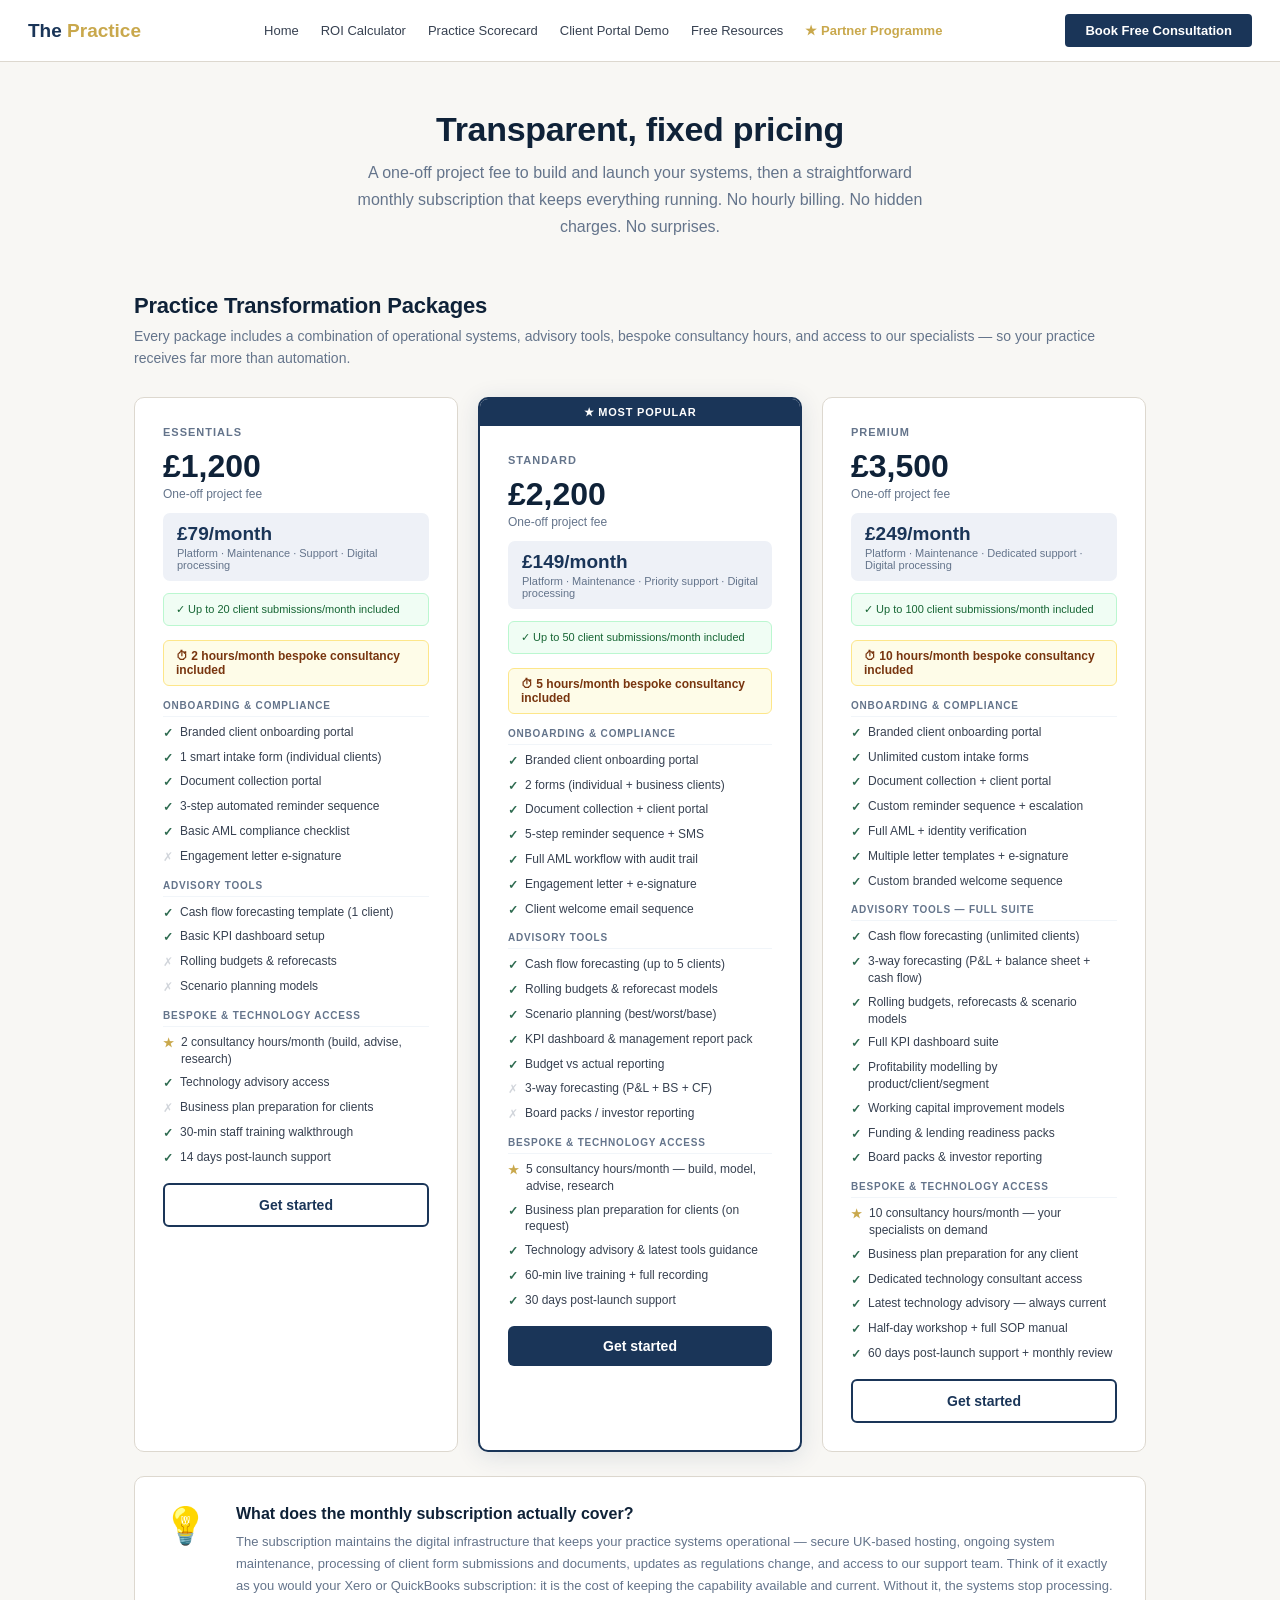
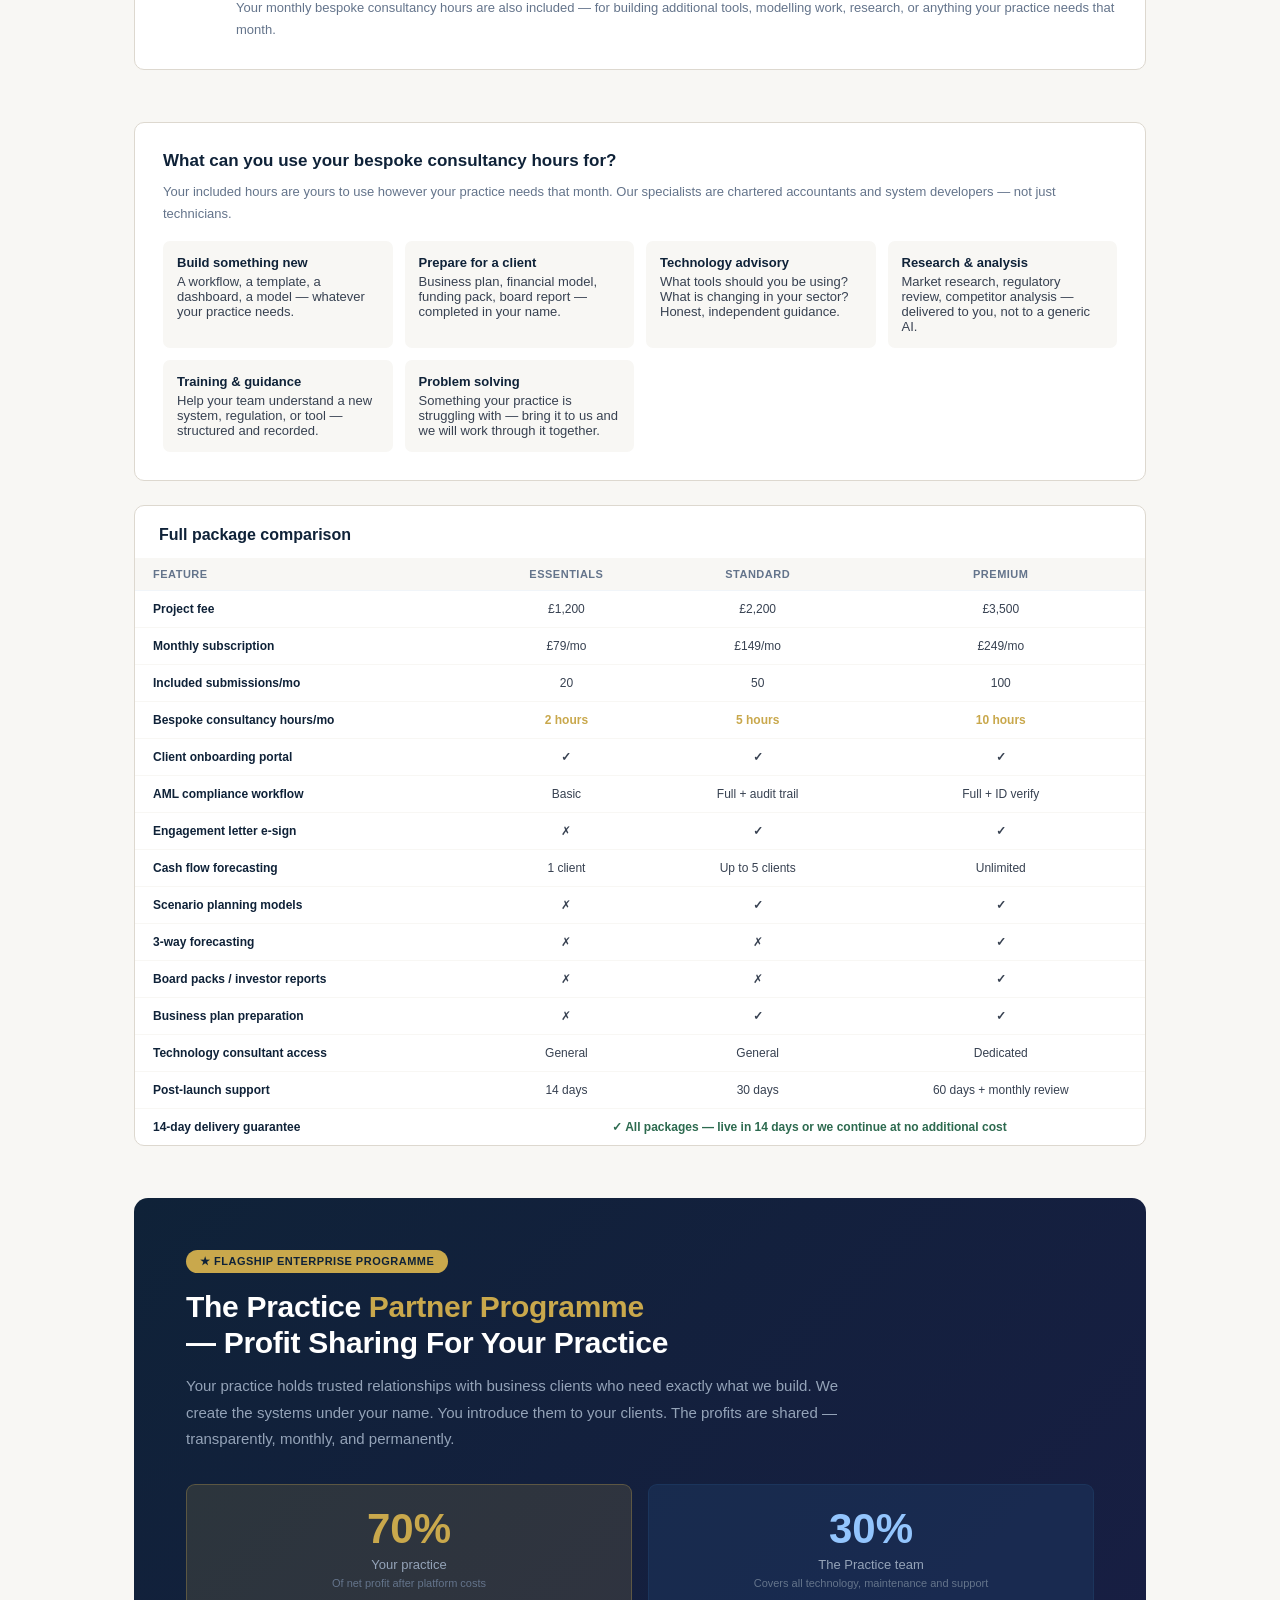
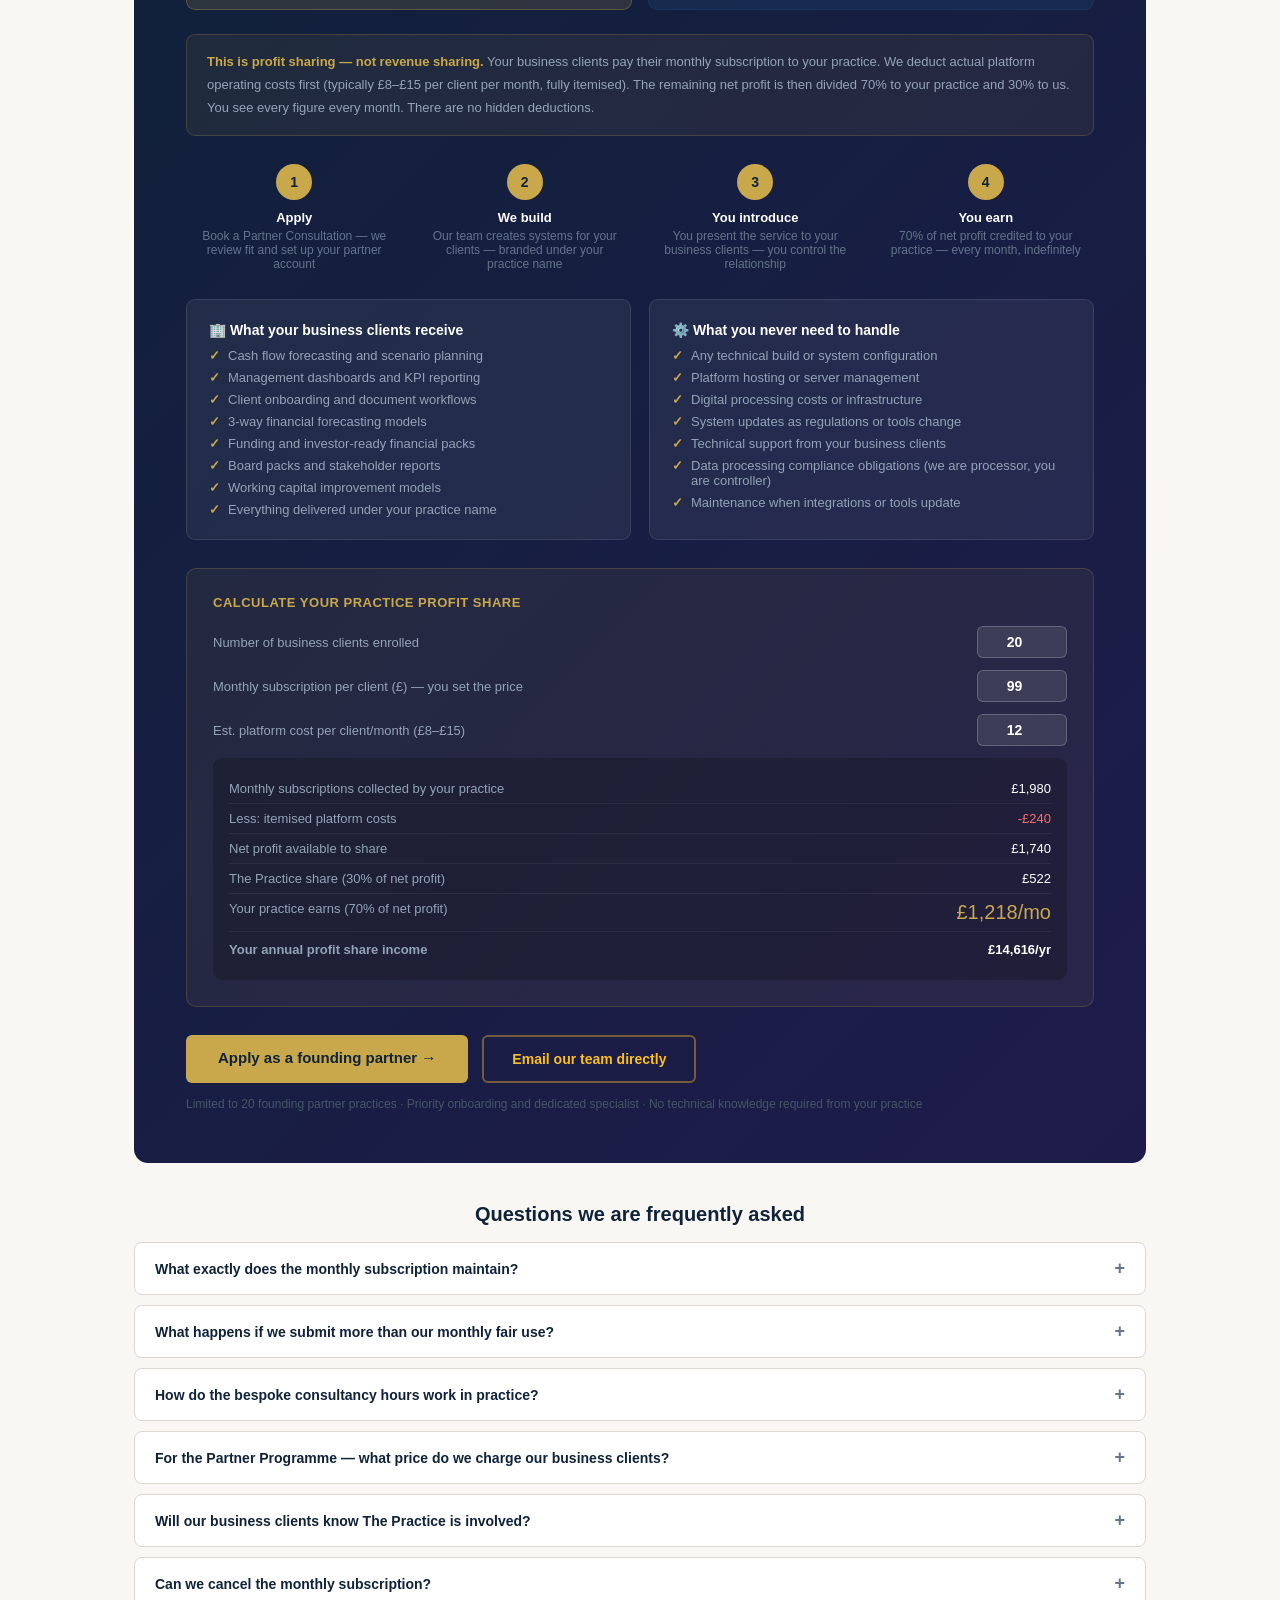
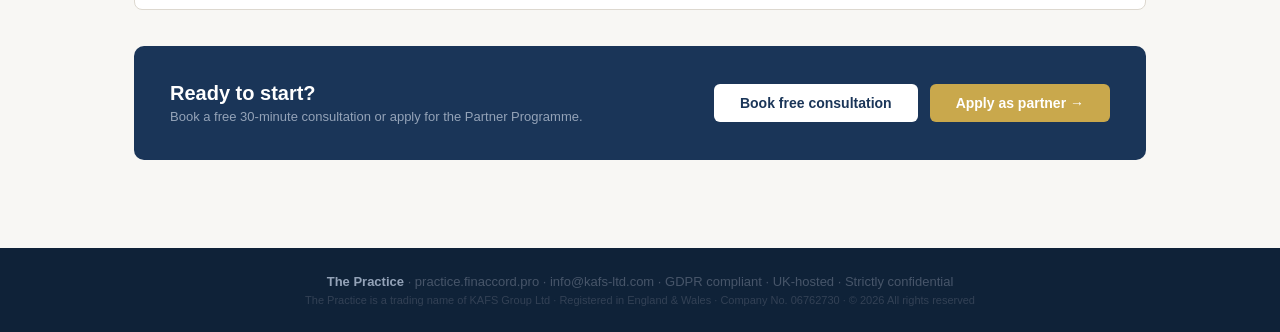
==== pricing.html @ 3c231272 "The Practice FirmReady Phase 2 complete" ====
<!DOCTYPE html>
<html lang="en">
<head>
<meta charset="UTF-8">
<meta name="viewport" content="width=device-width,initial-scale=1.0">
<title>Pricing & Partner Programme | The Practice</title>
<style>
*{box-sizing:border-box;margin:0;padding:0}
body{font-family:'Segoe UI',Georgia,sans-serif;background:#f8f7f4;color:#1a1a2e;min-height:100vh}
:root{--navy:#1a3558;--navy-dark:#0f2238;--gold:#c9a84c;--gold-dark:#a07830;--cream:#f8f7f4;--border:#ddd8cf;--muted:#64748b}
a{text-decoration:none;color:inherit}
nav{border-bottom:1px solid var(--border);padding:14px 28px;background:#fff;position:sticky;top:0;z-index:100;display:flex;align-items:center;justify-content:space-between}
.logo{font-size:19px;font-weight:800;color:var(--navy)}.logo span{color:var(--gold)}
.nav-links{display:flex;gap:22px;font-size:13px}
.nav-links a{color:#374151}.nav-links a:hover{color:var(--navy)}
.nav-links a.partner{color:var(--gold);font-weight:600}
.nav-cta{font-size:13px;font-weight:700;background:var(--navy);color:#fff;padding:9px 20px;border-radius:4px}
.wrap{max-width:1060px;margin:0 auto;padding:48px 24px}
.page-header{text-align:center;margin-bottom:52px}
.page-header h1{font-size:34px;font-weight:800;color:var(--navy-dark);margin-bottom:10px;letter-spacing:-.3px}
.page-header p{font-size:16px;color:var(--muted);max-width:580px;margin:0 auto;line-height:1.7}
.section-hd{font-size:22px;font-weight:800;color:var(--navy-dark);margin-bottom:6px;letter-spacing:-.2px}
.section-sub{font-size:14px;color:var(--muted);margin-bottom:28px;line-height:1.6}
/* PACKAGE CARDS */
.pkg-grid{display:grid;grid-template-columns:repeat(3,1fr);gap:20px;margin-bottom:24px}
.pkg{background:#fff;border:1px solid var(--border);border-radius:10px;overflow:hidden;position:relative}
.pkg.featured{border:2px solid var(--navy);box-shadow:0 4px 24px rgba(26,53,88,.12)}
.pkg-banner{background:var(--navy);color:#fff;text-align:center;font-size:11px;font-weight:700;padding:7px;letter-spacing:.8px;text-transform:uppercase}
.pkg-body{padding:28px}
.pkg-tier{font-size:11px;font-weight:700;text-transform:uppercase;letter-spacing:1px;color:var(--muted);margin-bottom:10px}
.pkg-build{font-size:32px;font-weight:800;color:var(--navy-dark);margin-bottom:2px}
.pkg-build-lbl{font-size:12px;color:var(--muted);margin-bottom:12px}
.pkg-monthly{background:#eef1f7;border-radius:7px;padding:10px 14px;margin-bottom:12px}
.pkg-monthly-price{font-size:19px;font-weight:800;color:var(--navy)}
.pkg-monthly-lbl{font-size:11px;color:var(--muted);margin-top:2px}
.fair-use{background:#f0fdf4;border:1px solid #bbf7d0;border-radius:6px;padding:7px 12px;font-size:11px;color:#166534;margin-bottom:14px;line-height:1.5}
.bespoke-hours{background:#fefce8;border:1px solid #fde68a;border-radius:6px;padding:8px 12px;font-size:12px;color:#78350f;margin-bottom:14px;font-weight:600;display:flex;align-items:center;gap:6px}
.divider{height:1px;background:#f1f5f9;margin:14px 0}
/* Feature groups */
.feat-group{margin-bottom:14px}
.feat-group-title{font-size:10px;font-weight:700;text-transform:uppercase;letter-spacing:.8px;color:var(--muted);margin-bottom:7px;padding-bottom:5px;border-bottom:1px solid #f1f5f9}
.feats{list-style:none;display:flex;flex-direction:column;gap:7px}
.feats li{font-size:12px;color:#374151;display:flex;align-items:flex-start;gap:7px;line-height:1.4}
.feats li .y{color:#2d6a4f;font-weight:700;flex-shrink:0;margin-top:1px}
.feats li .n{color:#d1d5db;flex-shrink:0;margin-top:1px}
.feats li .p{color:var(--gold);font-weight:700;flex-shrink:0;margin-top:1px}
.pkg-btn{display:block;text-align:center;padding:12px;border-radius:6px;font-size:14px;font-weight:700;cursor:pointer;border:none;transition:all .2s;width:100%;margin-top:16px}
.pkg-btn-primary{background:var(--navy);color:#fff}.pkg-btn-primary:hover{background:var(--navy-dark)}
.pkg-btn-outline{background:#fff;color:var(--navy);border:2px solid var(--navy)}.pkg-btn-outline:hover{background:var(--cream)}
/* Subscription explainer */
.sub-explainer{background:#fff;border:1px solid var(--border);border-radius:10px;padding:28px;margin-bottom:52px;display:flex;gap:28px;align-items:flex-start}
.sub-explainer .icon{font-size:36px;flex-shrink:0}
.sub-explainer h3{font-size:16px;font-weight:700;color:var(--navy-dark);margin-bottom:8px}
.sub-explainer p{font-size:13px;color:var(--muted);line-height:1.7}
/* Compare table */
.compare{background:#fff;border:1px solid var(--border);border-radius:10px;overflow:hidden;margin-bottom:52px}
.compare-title{font-size:16px;font-weight:700;color:var(--navy-dark);padding:20px 24px 0}
.compare table{width:100%;border-collapse:collapse;margin-top:14px}
.compare th{padding:10px 18px;font-size:11px;font-weight:700;color:var(--muted);text-transform:uppercase;letter-spacing:.5px;border-bottom:1px solid #f1f5f9;background:#f8f7f4;text-align:center}
.compare th:first-child{text-align:left}
.compare td{padding:11px 18px;font-size:12px;border-bottom:1px solid #f8f7f4;color:#374151;text-align:center}
.compare td:first-child{font-weight:600;color:var(--navy-dark);text-align:left}
.compare tr:last-child td{border-bottom:none}
.compare tr:hover td{background:#fafaf9}
.yes{color:#2d6a4f;font-weight:700}.no{color:#d1d5db}
/* PARTNERSHIP */
.partnership{background:linear-gradient(135deg,var(--navy-dark) 0%,#1e1b4b 100%);border-radius:14px;padding:52px;margin-bottom:40px;color:#fff}
.partner-badge{display:inline-block;background:var(--gold);color:var(--navy-dark);font-size:11px;font-weight:800;padding:5px 14px;border-radius:20px;margin-bottom:16px;letter-spacing:.5px;text-transform:uppercase}
.partnership h2{font-size:30px;font-weight:800;margin-bottom:12px;line-height:1.2;letter-spacing:-.3px}
.partnership h2 span{color:var(--gold)}
.partnership .lead{font-size:15px;color:#94a3b8;max-width:680px;margin-bottom:32px;line-height:1.75}
.split-visual{display:flex;gap:16px;margin-bottom:24px}
.split-box{flex:1;text-align:center;padding:20px;border-radius:9px}
.split-box.gold{background:rgba(201,168,76,.15);border:1px solid rgba(201,168,76,.3)}
.split-box.blue{background:rgba(30,61,102,.4);border:1px solid rgba(30,61,102,.6)}
.split-pct{font-size:42px;font-weight:800;display:block}
.split-box.gold .split-pct{color:var(--gold)}
.split-box.blue .split-pct{color:#93c5fd}
.split-who{font-size:13px;color:#94a3b8;margin-top:4px}
.split-desc{font-size:11px;color:#64748b;margin-top:5px}
.profit-explain{background:rgba(201,168,76,.08);border:1px solid rgba(201,168,76,.2);border-radius:9px;padding:16px 20px;margin-bottom:28px;font-size:13px;color:#94a3b8;line-height:1.75}
.profit-explain strong{color:var(--gold)}
.partner-grid{display:grid;grid-template-columns:1fr 1fr;gap:18px;margin-bottom:28px}
.partner-box{background:rgba(255,255,255,.06);border:1px solid rgba(255,255,255,.1);border-radius:9px;padding:22px}
.partner-box h3{font-size:14px;font-weight:700;color:#fff;margin-bottom:10px}
.partner-box ul{list-style:none;display:flex;flex-direction:column;gap:7px}
.partner-box ul li{font-size:13px;color:#94a3b8;display:flex;gap:8px;align-items:flex-start}
.partner-box ul li::before{content:"✓";color:var(--gold);font-weight:700;flex-shrink:0}
/* Calculator */
.calc-wrap{background:rgba(201,168,76,.08);border:1px solid rgba(201,168,76,.2);border-radius:10px;padding:26px;margin-bottom:28px}
.calc-title{font-size:13px;font-weight:700;color:var(--gold);text-transform:uppercase;letter-spacing:.5px;margin-bottom:16px}
.calc-row{display:flex;align-items:center;gap:14px;margin-bottom:12px;flex-wrap:wrap}
.calc-label{font-size:13px;color:#94a3b8;flex:1;min-width:200px}
.calc-input{background:rgba(255,255,255,.1);border:1px solid rgba(255,255,255,.2);border-radius:6px;padding:7px 12px;color:#fff;font-size:14px;font-weight:700;width:90px;text-align:center;font-family:inherit}
.calc-results{background:rgba(0,0,0,.2);border-radius:9px;padding:16px}
.cr-row{display:flex;justify-content:space-between;font-size:13px;padding:7px 0;border-bottom:1px solid rgba(255,255,255,.06)}
.cr-row:last-child{border-bottom:none;font-weight:700;padding-top:10px}
.cr-row span:first-child{color:#94a3b8}
.cr-row span:last-child{color:#fff}
.cr-row.highlight span:last-child{color:var(--gold);font-size:20px}
/* Partner steps */
.partner-steps{display:grid;grid-template-columns:repeat(4,1fr);gap:14px;margin-bottom:28px}
.ps{text-align:center;padding:0 8px}
.ps-num{width:36px;height:36px;border-radius:50%;background:var(--gold);color:var(--navy-dark);font-size:14px;font-weight:800;display:flex;align-items:center;justify-content:center;margin:0 auto 10px}
.ps h4{font-size:13px;font-weight:700;color:#fff;margin-bottom:4px}
.ps p{font-size:12px;color:#64748b}
/* FAQ */
.faq-item{background:#fff;border:1px solid var(--border);border-radius:8px;margin-bottom:10px;overflow:hidden}
.faq-q{padding:15px 20px;font-size:14px;font-weight:700;color:var(--navy-dark);cursor:pointer;display:flex;justify-content:space-between;align-items:center}
.faq-q:hover{background:#f8f7f4}
.faq-icon{font-size:18px;color:var(--muted);transition:transform .2s}
.faq-a{padding:0 20px;font-size:13px;color:var(--muted);line-height:1.7;max-height:0;overflow:hidden;transition:all .3s}
.faq-item.open .faq-a{padding:0 20px 16px;max-height:300px}
.faq-item.open .faq-icon{transform:rotate(45deg)}
/* CTA */
.cta-bar{background:var(--navy);border-radius:10px;padding:36px;display:flex;align-items:center;justify-content:space-between;gap:20px;flex-wrap:wrap}
.cta-bar h2{font-size:20px;font-weight:800;color:#fff;margin-bottom:4px}
.cta-bar p{font-size:13px;color:#94a3b8}
.btn-gold{background:var(--gold);color:#fff;font-weight:700;padding:11px 26px;border-radius:6px;font-size:14px;border:none;cursor:pointer}
.btn-white{background:#fff;color:var(--navy);font-weight:700;padding:11px 26px;border-radius:6px;font-size:14px;border:none;cursor:pointer}
footer{background:var(--navy-dark);padding:26px 24px;text-align:center;margin-top:40px}
footer p{font-size:13px;color:#475569}
footer strong{color:#94a3b8}
@media(max-width:760px){
  .pkg-grid,.partner-grid,.partner-steps{grid-template-columns:1fr}
  .split-visual{flex-direction:column}
  .partnership{padding:28px}
  .cta-bar{flex-direction:column;text-align:center}
  .nav-links{display:none}
}
</style>
</head>
<body>

<nav>
  <a href="index.html" class="logo">The <span>Practice</span></a>
  <div class="nav-links">
    <a href="index.html">Home</a>
    <a href="roi.html">ROI Calculator</a>
    <a href="scorecard.html">Practice Scorecard</a>
    <a href="portal.html">Client Portal Demo</a>
    <a href="resources.html">Free Resources</a>
    <a href="#partnership" class="partner">★ Partner Programme</a>
  </div>
  <a href="booking.html" class="nav-cta">Book Free Consultation</a>
</nav>

<div class="wrap">
  <div class="page-header">
    <h1>Transparent, fixed pricing</h1>
    <p>A one-off project fee to build and launch your systems, then a straightforward monthly subscription that keeps everything running. No hourly billing. No hidden charges. No surprises.</p>
  </div>

  <div class="section-hd">Practice Transformation Packages</div>
  <div class="section-sub">Every package includes a combination of operational systems, advisory tools, bespoke consultancy hours, and access to our specialists — so your practice receives far more than automation.</div>

  <div class="pkg-grid">

    <!-- ESSENTIALS -->
    <div class="pkg">
      <div class="pkg-body">
        <div class="pkg-tier">Essentials</div>
        <div class="pkg-build">£1,200</div>
        <div class="pkg-build-lbl">One-off project fee</div>
        <div class="pkg-monthly"><div class="pkg-monthly-price">£79/month</div><div class="pkg-monthly-lbl">Platform · Maintenance · Support · Digital processing</div></div>
        <div class="fair-use">✓ Up to 20 client submissions/month included</div>
        <div class="bespoke-hours">⏱ 2 hours/month bespoke consultancy included</div>

        <div class="feat-group">
          <div class="feat-group-title">Onboarding &amp; Compliance</div>
          <ul class="feats">
            <li><span class="y">✓</span> Branded client onboarding portal</li>
            <li><span class="y">✓</span> 1 smart intake form (individual clients)</li>
            <li><span class="y">✓</span> Document collection portal</li>
            <li><span class="y">✓</span> 3-step automated reminder sequence</li>
            <li><span class="y">✓</span> Basic AML compliance checklist</li>
            <li><span class="n">✗</span> Engagement letter e-signature</li>
          </ul>
        </div>
        <div class="feat-group">
          <div class="feat-group-title">Advisory Tools</div>
          <ul class="feats">
            <li><span class="y">✓</span> Cash flow forecasting template (1 client)</li>
            <li><span class="y">✓</span> Basic KPI dashboard setup</li>
            <li><span class="n">✗</span> Rolling budgets &amp; reforecasts</li>
            <li><span class="n">✗</span> Scenario planning models</li>
          </ul>
        </div>
        <div class="feat-group">
          <div class="feat-group-title">Bespoke &amp; Technology Access</div>
          <ul class="feats">
            <li><span class="p">★</span> 2 consultancy hours/month (build, advise, research)</li>
            <li><span class="y">✓</span> Technology advisory access</li>
            <li><span class="n">✗</span> Business plan preparation for clients</li>
            <li><span class="y">✓</span> 30-min staff training walkthrough</li>
            <li><span class="y">✓</span> 14 days post-launch support</li>
          </ul>
        </div>
        <a href="booking.html" class="pkg-btn pkg-btn-outline">Get started</a>
      </div>
    </div>

    <!-- STANDARD -->
    <div class="pkg featured">
      <div class="pkg-banner">★ Most popular</div>
      <div class="pkg-body">
        <div class="pkg-tier">Standard</div>
        <div class="pkg-build">£2,200</div>
        <div class="pkg-build-lbl">One-off project fee</div>
        <div class="pkg-monthly"><div class="pkg-monthly-price">£149/month</div><div class="pkg-monthly-lbl">Platform · Maintenance · Priority support · Digital processing</div></div>
        <div class="fair-use">✓ Up to 50 client submissions/month included</div>
        <div class="bespoke-hours">⏱ 5 hours/month bespoke consultancy included</div>

        <div class="feat-group">
          <div class="feat-group-title">Onboarding &amp; Compliance</div>
          <ul class="feats">
            <li><span class="y">✓</span> Branded client onboarding portal</li>
            <li><span class="y">✓</span> 2 forms (individual + business clients)</li>
            <li><span class="y">✓</span> Document collection + client portal</li>
            <li><span class="y">✓</span> 5-step reminder sequence + SMS</li>
            <li><span class="y">✓</span> Full AML workflow with audit trail</li>
            <li><span class="y">✓</span> Engagement letter + e-signature</li>
            <li><span class="y">✓</span> Client welcome email sequence</li>
          </ul>
        </div>
        <div class="feat-group">
          <div class="feat-group-title">Advisory Tools</div>
          <ul class="feats">
            <li><span class="y">✓</span> Cash flow forecasting (up to 5 clients)</li>
            <li><span class="y">✓</span> Rolling budgets &amp; reforecast models</li>
            <li><span class="y">✓</span> Scenario planning (best/worst/base)</li>
            <li><span class="y">✓</span> KPI dashboard &amp; management report pack</li>
            <li><span class="y">✓</span> Budget vs actual reporting</li>
            <li><span class="n">✗</span> 3-way forecasting (P&amp;L + BS + CF)</li>
            <li><span class="n">✗</span> Board packs / investor reporting</li>
          </ul>
        </div>
        <div class="feat-group">
          <div class="feat-group-title">Bespoke &amp; Technology Access</div>
          <ul class="feats">
            <li><span class="p">★</span> 5 consultancy hours/month — build, model, advise, research</li>
            <li><span class="y">✓</span> Business plan preparation for clients (on request)</li>
            <li><span class="y">✓</span> Technology advisory &amp; latest tools guidance</li>
            <li><span class="y">✓</span> 60-min live training + full recording</li>
            <li><span class="y">✓</span> 30 days post-launch support</li>
          </ul>
        </div>
        <a href="booking.html" class="pkg-btn pkg-btn-primary">Get started</a>
      </div>
    </div>

    <!-- PREMIUM -->
    <div class="pkg">
      <div class="pkg-body">
        <div class="pkg-tier">Premium</div>
        <div class="pkg-build">£3,500</div>
        <div class="pkg-build-lbl">One-off project fee</div>
        <div class="pkg-monthly"><div class="pkg-monthly-price">£249/month</div><div class="pkg-monthly-lbl">Platform · Maintenance · Dedicated support · Digital processing</div></div>
        <div class="fair-use">✓ Up to 100 client submissions/month included</div>
        <div class="bespoke-hours">⏱ 10 hours/month bespoke consultancy included</div>

        <div class="feat-group">
          <div class="feat-group-title">Onboarding &amp; Compliance</div>
          <ul class="feats">
            <li><span class="y">✓</span> Branded client onboarding portal</li>
            <li><span class="y">✓</span> Unlimited custom intake forms</li>
            <li><span class="y">✓</span> Document collection + client portal</li>
            <li><span class="y">✓</span> Custom reminder sequence + escalation</li>
            <li><span class="y">✓</span> Full AML + identity verification</li>
            <li><span class="y">✓</span> Multiple letter templates + e-signature</li>
            <li><span class="y">✓</span> Custom branded welcome sequence</li>
          </ul>
        </div>
        <div class="feat-group">
          <div class="feat-group-title">Advisory Tools — Full Suite</div>
          <ul class="feats">
            <li><span class="y">✓</span> Cash flow forecasting (unlimited clients)</li>
            <li><span class="y">✓</span> 3-way forecasting (P&amp;L + balance sheet + cash flow)</li>
            <li><span class="y">✓</span> Rolling budgets, reforecasts &amp; scenario models</li>
            <li><span class="y">✓</span> Full KPI dashboard suite</li>
            <li><span class="y">✓</span> Profitability modelling by product/client/segment</li>
            <li><span class="y">✓</span> Working capital improvement models</li>
            <li><span class="y">✓</span> Funding &amp; lending readiness packs</li>
            <li><span class="y">✓</span> Board packs &amp; investor reporting</li>
          </ul>
        </div>
        <div class="feat-group">
          <div class="feat-group-title">Bespoke &amp; Technology Access</div>
          <ul class="feats">
            <li><span class="p">★</span> 10 consultancy hours/month — your specialists on demand</li>
            <li><span class="y">✓</span> Business plan preparation for any client</li>
            <li><span class="y">✓</span> Dedicated technology consultant access</li>
            <li><span class="y">✓</span> Latest technology advisory — always current</li>
            <li><span class="y">✓</span> Half-day workshop + full SOP manual</li>
            <li><span class="y">✓</span> 60 days post-launch support + monthly review</li>
          </ul>
        </div>
        <a href="booking.html" class="pkg-btn pkg-btn-outline">Get started</a>
      </div>
    </div>

  </div>

  <!-- SUBSCRIPTION EXPLAINER -->
  <div class="sub-explainer">
    <div class="icon">💡</div>
    <div>
      <h3>What does the monthly subscription actually cover?</h3>
      <p>The subscription maintains the digital infrastructure that keeps your practice systems operational — secure UK-based hosting, ongoing system maintenance, processing of client form submissions and documents, updates as regulations change, and access to our support team. Think of it exactly as you would your Xero or QuickBooks subscription: it is the cost of keeping the capability available and current. Without it, the systems stop processing. Your monthly bespoke consultancy hours are also included — for building additional tools, modelling work, research, or anything your practice needs that month.</p>
    </div>
  </div>

  <!-- WHAT BESPOKE HOURS MEAN -->
  <div style="background:#fff;border:1px solid var(--border);border-radius:10px;padding:28px;margin-bottom:24px">
    <h3 style="font-size:17px;font-weight:800;color:var(--navy-dark);margin-bottom:10px">What can you use your bespoke consultancy hours for?</h3>
    <p style="font-size:13px;color:var(--muted);margin-bottom:16px;line-height:1.7">Your included hours are yours to use however your practice needs that month. Our specialists are chartered accountants and system developers — not just technicians.</p>
    <div style="display:grid;grid-template-columns:repeat(auto-fill,minmax(200px,1fr));gap:12px">
      <div style="background:var(--cream);border-radius:7px;padding:14px;font-size:13px;color:#374151"><strong style="color:var(--navy-dark);display:block;margin-bottom:4px">Build something new</strong>A workflow, a template, a dashboard, a model — whatever your practice needs.</div>
      <div style="background:var(--cream);border-radius:7px;padding:14px;font-size:13px;color:#374151"><strong style="color:var(--navy-dark);display:block;margin-bottom:4px">Prepare for a client</strong>Business plan, financial model, funding pack, board report — completed in your name.</div>
      <div style="background:var(--cream);border-radius:7px;padding:14px;font-size:13px;color:#374151"><strong style="color:var(--navy-dark);display:block;margin-bottom:4px">Technology advisory</strong>What tools should you be using? What is changing in your sector? Honest, independent guidance.</div>
      <div style="background:var(--cream);border-radius:7px;padding:14px;font-size:13px;color:#374151"><strong style="color:var(--navy-dark);display:block;margin-bottom:4px">Research &amp; analysis</strong>Market research, regulatory review, competitor analysis — delivered to you, not to a generic AI.</div>
      <div style="background:var(--cream);border-radius:7px;padding:14px;font-size:13px;color:#374151"><strong style="color:var(--navy-dark);display:block;margin-bottom:4px">Training &amp; guidance</strong>Help your team understand a new system, regulation, or tool — structured and recorded.</div>
      <div style="background:var(--cream);border-radius:7px;padding:14px;font-size:13px;color:#374151"><strong style="color:var(--navy-dark);display:block;margin-bottom:4px">Problem solving</strong>Something your practice is struggling with — bring it to us and we will work through it together.</div>
    </div>
  </div>

  <!-- COMPARE TABLE -->
  <div class="compare" style="margin-bottom:52px">
    <div class="compare-title">Full package comparison</div>
    <table>
      <thead><tr><th style="text-align:left">Feature</th><th>Essentials</th><th>Standard</th><th>Premium</th></tr></thead>
      <tbody>
        <tr><td>Project fee</td><td>£1,200</td><td>£2,200</td><td>£3,500</td></tr>
        <tr><td>Monthly subscription</td><td>£79/mo</td><td>£149/mo</td><td>£249/mo</td></tr>
        <tr><td>Included submissions/mo</td><td>20</td><td>50</td><td>100</td></tr>
        <tr><td>Bespoke consultancy hours/mo</td><td style="color:#c9a84c;font-weight:700">2 hours</td><td style="color:#c9a84c;font-weight:700">5 hours</td><td style="color:#c9a84c;font-weight:700">10 hours</td></tr>
        <tr><td>Client onboarding portal</td><td class="yes">✓</td><td class="yes">✓</td><td class="yes">✓</td></tr>
        <tr><td>AML compliance workflow</td><td>Basic</td><td>Full + audit trail</td><td>Full + ID verify</td></tr>
        <tr><td>Engagement letter e-sign</td><td class="no">✗</td><td class="yes">✓</td><td class="yes">✓</td></tr>
        <tr><td>Cash flow forecasting</td><td>1 client</td><td>Up to 5 clients</td><td>Unlimited</td></tr>
        <tr><td>Scenario planning models</td><td class="no">✗</td><td class="yes">✓</td><td class="yes">✓</td></tr>
        <tr><td>3-way forecasting</td><td class="no">✗</td><td class="no">✗</td><td class="yes">✓</td></tr>
        <tr><td>Board packs / investor reports</td><td class="no">✗</td><td class="no">✗</td><td class="yes">✓</td></tr>
        <tr><td>Business plan preparation</td><td class="no">✗</td><td class="yes">✓</td><td class="yes">✓</td></tr>
        <tr><td>Technology consultant access</td><td>General</td><td>General</td><td>Dedicated</td></tr>
        <tr><td>Post-launch support</td><td>14 days</td><td>30 days</td><td>60 days + monthly review</td></tr>
        <tr><td>14-day delivery guarantee</td><td colspan="3" style="text-align:center;color:#2d6a4f;font-weight:600">✓ All packages — live in 14 days or we continue at no additional cost</td></tr>
      </tbody>
    </table>
  </div>

  <!-- PARTNERSHIP PROGRAMME -->
  <div class="partnership" id="partnership">
    <div class="partner-badge">★ Flagship Enterprise Programme</div>
    <h2>The Practice <span>Partner Programme</span><br>— Profit Sharing For Your Practice</h2>
    <p class="lead">Your practice holds trusted relationships with business clients who need exactly what we build. We create the systems under your name. You introduce them to your clients. The profits are shared — transparently, monthly, and permanently.</p>

    <div class="split-visual">
      <div class="split-box gold"><span class="split-pct">70%</span><div class="split-who">Your practice</div><div class="split-desc">Of net profit after platform costs</div></div>
      <div class="split-box blue"><span class="split-pct">30%</span><div class="split-who">The Practice team</div><div class="split-desc">Covers all technology, maintenance and support</div></div>
    </div>

    <div class="profit-explain">
      <strong>This is profit sharing — not revenue sharing.</strong> Your business clients pay their monthly subscription to your practice. We deduct actual platform operating costs first (typically £8–£15 per client per month, fully itemised). The remaining net profit is then divided 70% to your practice and 30% to us. You see every figure every month. There are no hidden deductions.
    </div>

    <div class="partner-steps">
      <div class="ps"><div class="ps-num">1</div><h4>Apply</h4><p>Book a Partner Consultation — we review fit and set up your partner account</p></div>
      <div class="ps"><div class="ps-num">2</div><h4>We build</h4><p>Our team creates systems for your clients — branded under your practice name</p></div>
      <div class="ps"><div class="ps-num">3</div><h4>You introduce</h4><p>You present the service to your business clients — you control the relationship</p></div>
      <div class="ps"><div class="ps-num">4</div><h4>You earn</h4><p>70% of net profit credited to your practice — every month, indefinitely</p></div>
    </div>

    <div class="partner-grid">
      <div class="partner-box">
        <h3>🏢 What your business clients receive</h3>
        <ul>
          <li>Cash flow forecasting and scenario planning</li>
          <li>Management dashboards and KPI reporting</li>
          <li>Client onboarding and document workflows</li>
          <li>3-way financial forecasting models</li>
          <li>Funding and investor-ready financial packs</li>
          <li>Board packs and stakeholder reports</li>
          <li>Working capital improvement models</li>
          <li>Everything delivered under your practice name</li>
        </ul>
      </div>
      <div class="partner-box">
        <h3>⚙️ What you never need to handle</h3>
        <ul>
          <li>Any technical build or system configuration</li>
          <li>Platform hosting or server management</li>
          <li>Digital processing costs or infrastructure</li>
          <li>System updates as regulations or tools change</li>
          <li>Technical support from your business clients</li>
          <li>Data processing compliance obligations (we are processor, you are controller)</li>
          <li>Maintenance when integrations or tools update</li>
        </ul>
      </div>
    </div>

    <div class="calc-wrap">
      <div class="calc-title">Calculate your practice profit share</div>
      <div class="calc-row"><div class="calc-label">Number of business clients enrolled</div><input class="calc-input" type="number" id="c-clients" value="20" min="1" oninput="calc()"></div>
      <div class="calc-row"><div class="calc-label">Monthly subscription per client (£) — you set the price</div><input class="calc-input" type="number" id="c-price" value="99" min="49" oninput="calc()"></div>
      <div class="calc-row"><div class="calc-label">Est. platform cost per client/month (£8–£15)</div><input class="calc-input" type="number" id="c-cost" value="12" min="8" max="20" oninput="calc()"></div>
      <div class="calc-results">
        <div class="cr-row"><span>Monthly subscriptions collected by your practice</span><span id="r-gross">£1,980</span></div>
        <div class="cr-row"><span>Less: itemised platform costs</span><span id="r-costs" style="color:#f87171">-£240</span></div>
        <div class="cr-row"><span>Net profit available to share</span><span id="r-profit">£1,740</span></div>
        <div class="cr-row"><span>The Practice share (30% of net profit)</span><span id="r-fa">£522</span></div>
        <div class="cr-row highlight"><span>Your practice earns (70% of net profit)</span><span id="r-you">£1,218/mo</span></div>
        <div class="cr-row"><span>Your annual profit share income</span><span id="r-annual">£14,616/yr</span></div>
      </div>
    </div>

    <div style="display:flex;gap:14px;flex-wrap:wrap">
      <a href="booking.html" style="display:inline-block;background:var(--gold);color:var(--navy-dark);font-size:15px;font-weight:700;padding:14px 32px;border-radius:6px">Apply as a founding partner →</a>
      <a href="mailto:info@kafs-ltd.com" style="display:inline-block;background:transparent;color:#fbbf24;border:2px solid rgba(251,191,36,.4);font-size:14px;font-weight:600;padding:14px 28px;border-radius:6px">Email our team directly</a>
    </div>
    <p style="margin-top:14px;font-size:12px;color:#475569">Limited to 20 founding partner practices · Priority onboarding and dedicated specialist · No technical knowledge required from your practice</p>
  </div>

  <!-- FAQ -->
  <div style="margin-bottom:36px">
    <h2 style="font-size:20px;font-weight:800;color:var(--navy-dark);margin-bottom:16px;text-align:center">Questions we are frequently asked</h2>
    <div class="faq-item"><div class="faq-q" onclick="faq(this)">What exactly does the monthly subscription maintain?<span class="faq-icon">+</span></div><div class="faq-a">The subscription covers secure UK-based hosting, ongoing maintenance of all your workflows and systems, processing of client form submissions and documents, updates as HMRC regulations or Companies House requirements change, and access to our support team. The bespoke consultancy hours in your package are also delivered monthly as part of your subscription. Think of it as your practice systems' operating cost — precisely as Xero or QuickBooks is for your accounting software.</div></div>
    <div class="faq-item"><div class="faq-q" onclick="faq(this)">What happens if we submit more than our monthly fair use?<span class="faq-icon">+</span></div><div class="faq-a">We will contact you before any additional charges apply. Excess usage is billed at actual cost — we do not inflate this figure. Most practices never exceed their tier allowance. If you consistently do, we will recommend an upgrade which gives you a higher allowance at better value per submission.</div></div>
    <div class="faq-item"><div class="faq-q" onclick="faq(this)">How do the bespoke consultancy hours work in practice?<span class="faq-icon">+</span></div><div class="faq-a">At the start of each month you tell us what you need. It might be a financial model for a client, a business plan prepared in your practice's name, research on a regulatory change, a new dashboard built, or guidance on a technology decision. Our team of chartered accountants and systems specialists delivers it within the month. Hours do not roll over but can be increased on request at a fixed rate.</div></div>
    <div class="faq-item"><div class="faq-q" onclick="faq(this)">For the Partner Programme — what price do we charge our business clients?<span class="faq-icon">+</span></div><div class="faq-a">You set the price entirely. We recommend £79–£249/month depending on the service complexity and client size. Whatever you charge, the platform costs are deducted first and the remaining profit is split 70% to your practice and 30% to us. If you choose to charge more for larger clients, your profit margin naturally increases accordingly.</div></div>
    <div class="faq-item"><div class="faq-q" onclick="faq(this)">Will our business clients know The Practice is involved?<span class="faq-icon">+</span></div><div class="faq-a">Only if you choose to tell them. Every system, portal, and report is built and branded under your practice name. Your clients see your brand exclusively. We operate entirely in the background as your technology and delivery partner.</div></div>
    <div class="faq-item"><div class="faq-q" onclick="faq(this)">Can we cancel the monthly subscription?<span class="faq-icon">+</span></div><div class="faq-a">There is a three-month minimum commitment, after which it is rolling monthly. If you cancel, the processing systems will stop operating but you retain all your data, workflow designs, and any materials prepared for you. You may re-subscribe at any time to restart the service at the prevailing rate.</div></div>
  </div>

  <div class="cta-bar">
    <div><h2>Ready to start?</h2><p>Book a free 30-minute consultation or apply for the Partner Programme.</p></div>
    <div style="display:flex;gap:12px;flex-wrap:wrap">
      <a href="booking.html" class="btn-white">Book free consultation</a>
      <a href="booking.html" class="btn-gold">Apply as partner →</a>
    </div>
  </div>
</div>

<footer>
  <p><strong>The Practice</strong> · practice.finaccord.pro · info@kafs-ltd.com · GDPR compliant · UK-hosted · Strictly confidential</p>
  <p style="margin-top:5px;font-size:11px;color:#334155">The Practice is a trading name of KAFS Group Ltd · Registered in England &amp; Wales · Company No. 06762730 · © 2026 All rights reserved</p>
</footer>

<script>
function calc(){
  const cl=parseInt(document.getElementById('c-clients').value)||0;
  const pr=parseInt(document.getElementById('c-price').value)||0;
  const co=parseInt(document.getElementById('c-cost').value)||12;
  const gross=cl*pr, costs=cl*co, profit=gross-costs;
  const fa=Math.round(profit*.3), you=Math.round(profit*.7);
  document.getElementById('r-gross').textContent='£'+gross.toLocaleString('en-GB');
  document.getElementById('r-costs').textContent='-£'+costs.toLocaleString('en-GB');
  document.getElementById('r-profit').textContent='£'+profit.toLocaleString('en-GB');
  document.getElementById('r-fa').textContent='£'+fa.toLocaleString('en-GB');
  document.getElementById('r-you').textContent='£'+you.toLocaleString('en-GB')+'/mo';
  document.getElementById('r-annual').textContent='£'+(you*12).toLocaleString('en-GB')+'/yr';
}
function faq(el){el.parentElement.classList.toggle('open')}
calc();
</script>
</body>
</html>
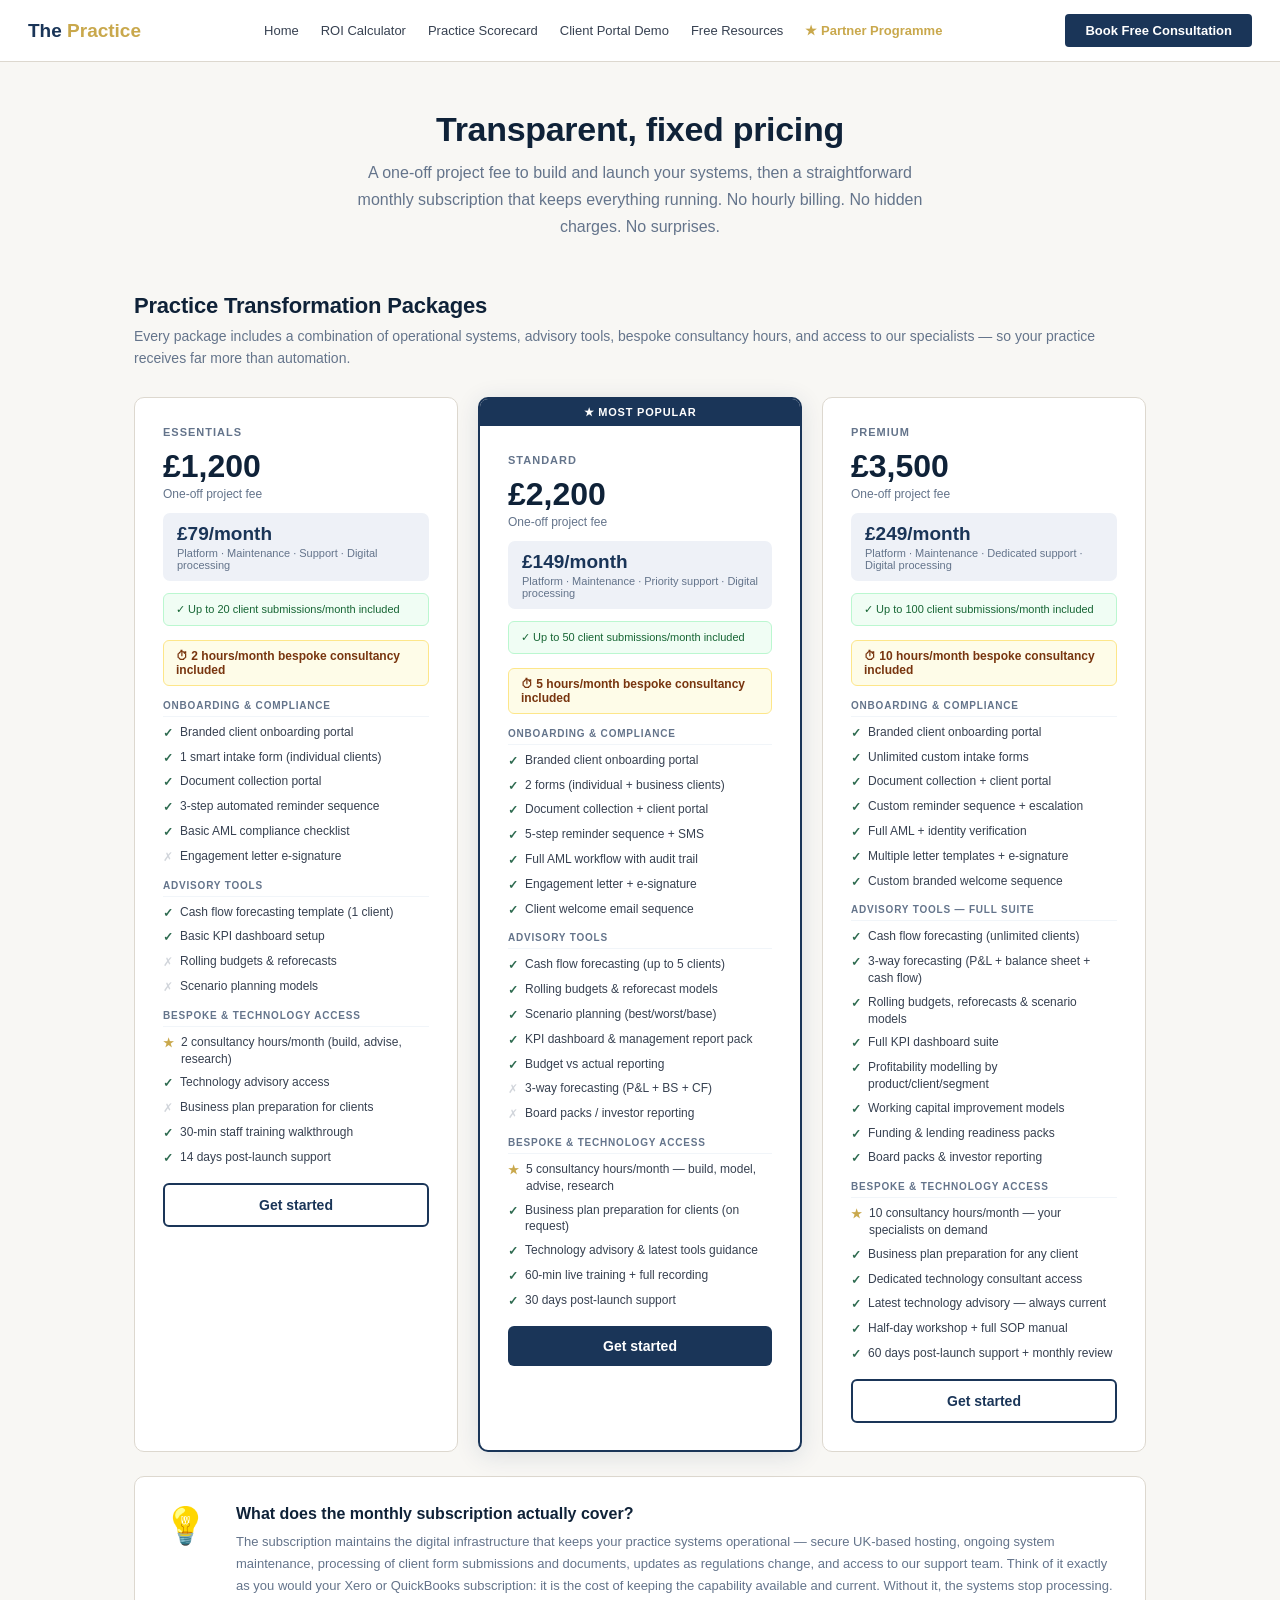
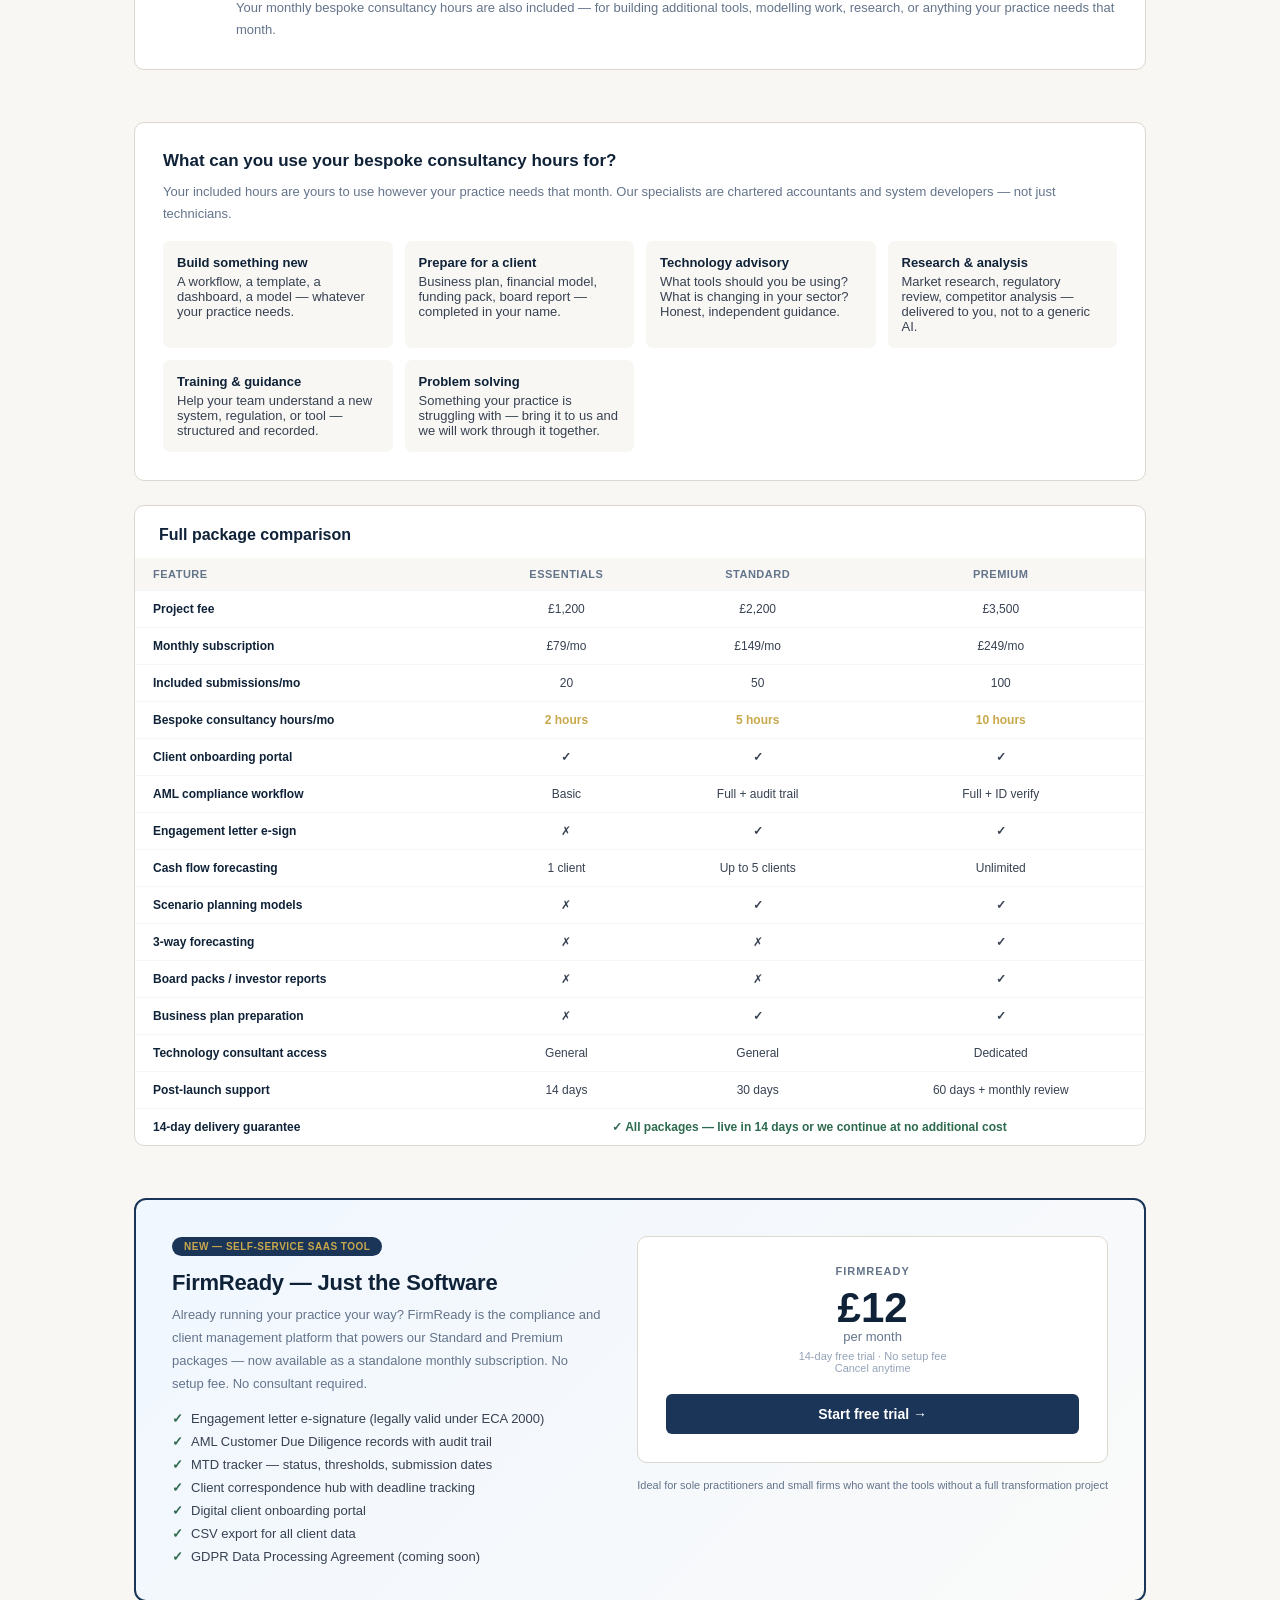
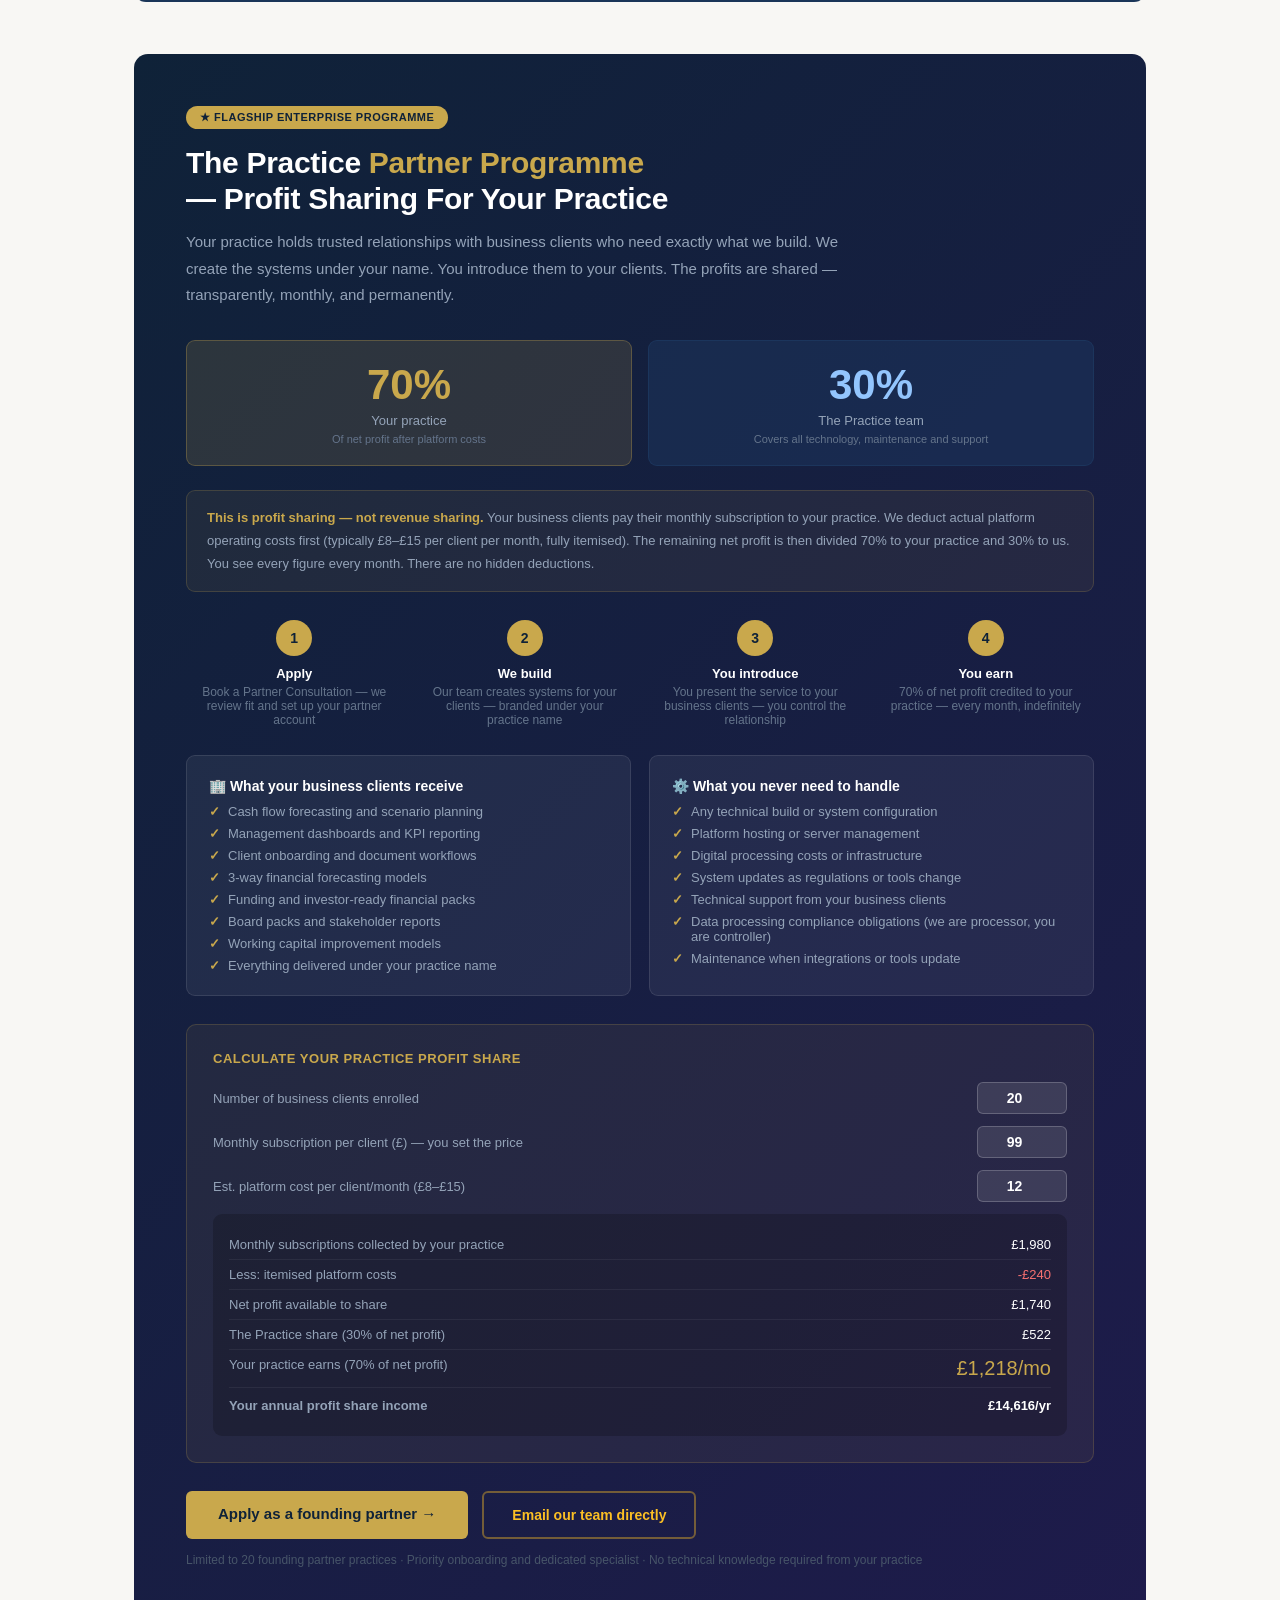
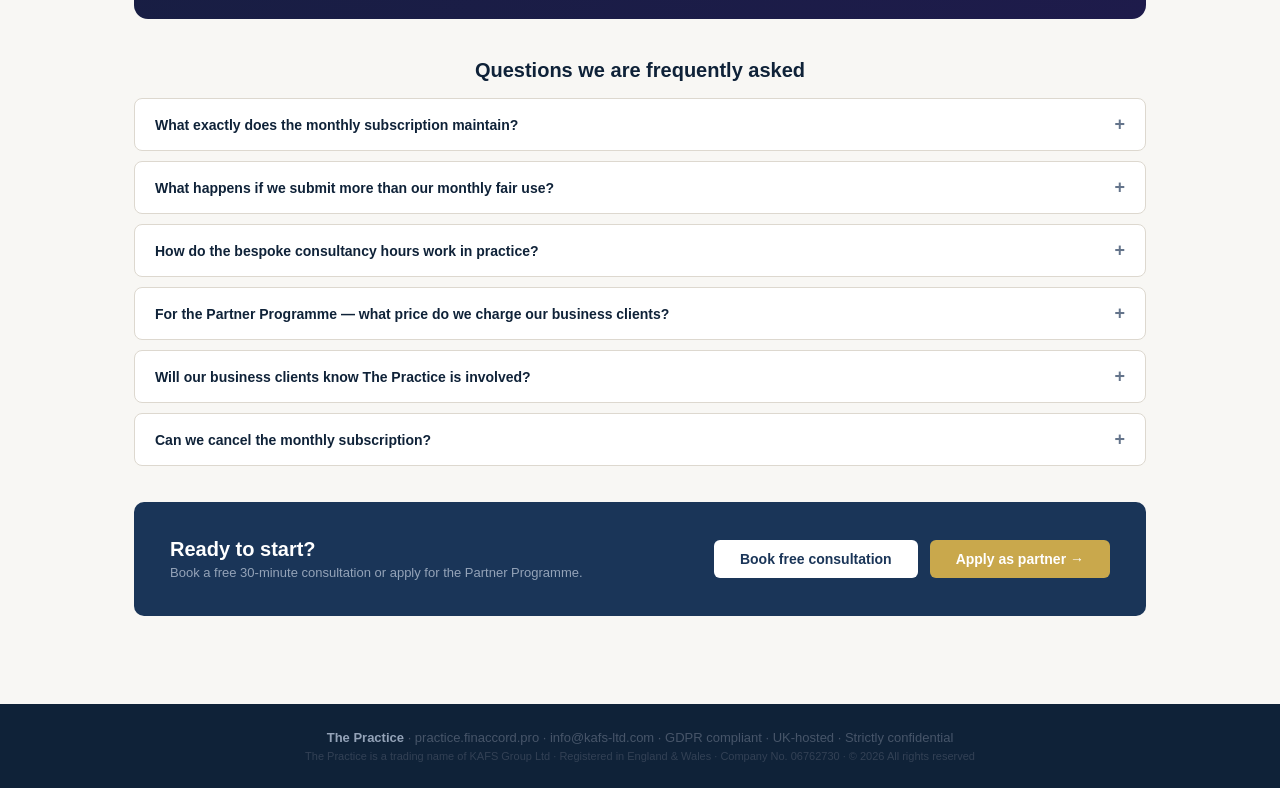
==== commit 15c4162b: "Cross-link FirmReady and Practice Transformation Packages - pricing.html: add FirmReady standalone s" ====
--- a/pricing.html
+++ b/pricing.html
@@ -349,6 +349,34 @@
     </table>
   </div>
 
+  <!-- FIRMREADY STANDALONE -->
+  <div style="background:linear-gradient(135deg,#f0f7ff 0%,#fafaf9 100%);border:2px solid #1a3558;border-radius:12px;padding:36px;margin-bottom:52px;display:flex;gap:36px;align-items:flex-start;flex-wrap:wrap">
+    <div style="flex:1;min-width:260px">
+      <div style="display:inline-block;background:#1a3558;color:#c9a84c;font-size:10px;font-weight:800;padding:4px 12px;border-radius:20px;margin-bottom:14px;letter-spacing:.5px;text-transform:uppercase">New — Self-Service SaaS Tool</div>
+      <h2 style="font-size:22px;font-weight:800;color:#0f2238;margin-bottom:8px;letter-spacing:-.2px">FirmReady — Just the Software</h2>
+      <p style="font-size:13px;color:#64748b;line-height:1.75;margin-bottom:16px">Already running your practice your way? FirmReady is the compliance and client management platform that powers our Standard and Premium packages — now available as a standalone monthly subscription. No setup fee. No consultant required.</p>
+      <ul style="list-style:none;display:flex;flex-direction:column;gap:8px;font-size:13px;color:#374151">
+        <li style="display:flex;gap:8px"><span style="color:#2d6a4f;font-weight:700">✓</span> Engagement letter e-signature (legally valid under ECA 2000)</li>
+        <li style="display:flex;gap:8px"><span style="color:#2d6a4f;font-weight:700">✓</span> AML Customer Due Diligence records with audit trail</li>
+        <li style="display:flex;gap:8px"><span style="color:#2d6a4f;font-weight:700">✓</span> MTD tracker — status, thresholds, submission dates</li>
+        <li style="display:flex;gap:8px"><span style="color:#2d6a4f;font-weight:700">✓</span> Client correspondence hub with deadline tracking</li>
+        <li style="display:flex;gap:8px"><span style="color:#2d6a4f;font-weight:700">✓</span> Digital client onboarding portal</li>
+        <li style="display:flex;gap:8px"><span style="color:#2d6a4f;font-weight:700">✓</span> CSV export for all client data</li>
+        <li style="display:flex;gap:8px"><span style="color:#2d6a4f;font-weight:700">✓</span> GDPR Data Processing Agreement (coming soon)</li>
+      </ul>
+    </div>
+    <div style="flex-shrink:0;text-align:center;min-width:200px">
+      <div style="background:#fff;border:1px solid #ddd8cf;border-radius:10px;padding:28px;margin-bottom:14px">
+        <div style="font-size:11px;font-weight:700;text-transform:uppercase;letter-spacing:1px;color:#64748b;margin-bottom:10px">FirmReady</div>
+        <div style="font-size:42px;font-weight:800;color:#0f2238;line-height:1">£12</div>
+        <div style="font-size:13px;color:#64748b;margin-bottom:6px">per month</div>
+        <div style="font-size:11px;color:#94a3b8;margin-bottom:20px">14-day free trial · No setup fee<br>Cancel anytime</div>
+        <a href="subscribe.php" style="display:block;background:#1a3558;color:#fff;font-weight:700;padding:12px;border-radius:6px;font-size:14px;text-decoration:none">Start free trial &rarr;</a>
+      </div>
+      <div style="font-size:11px;color:#64748b;line-height:1.6">Ideal for sole practitioners and small firms who want the tools without a full transformation project</div>
+    </div>
+  </div>
+
   <!-- PARTNERSHIP PROGRAMME -->
   <div class="partnership" id="partnership">
     <div class="partner-badge">★ Flagship Enterprise Programme</div>
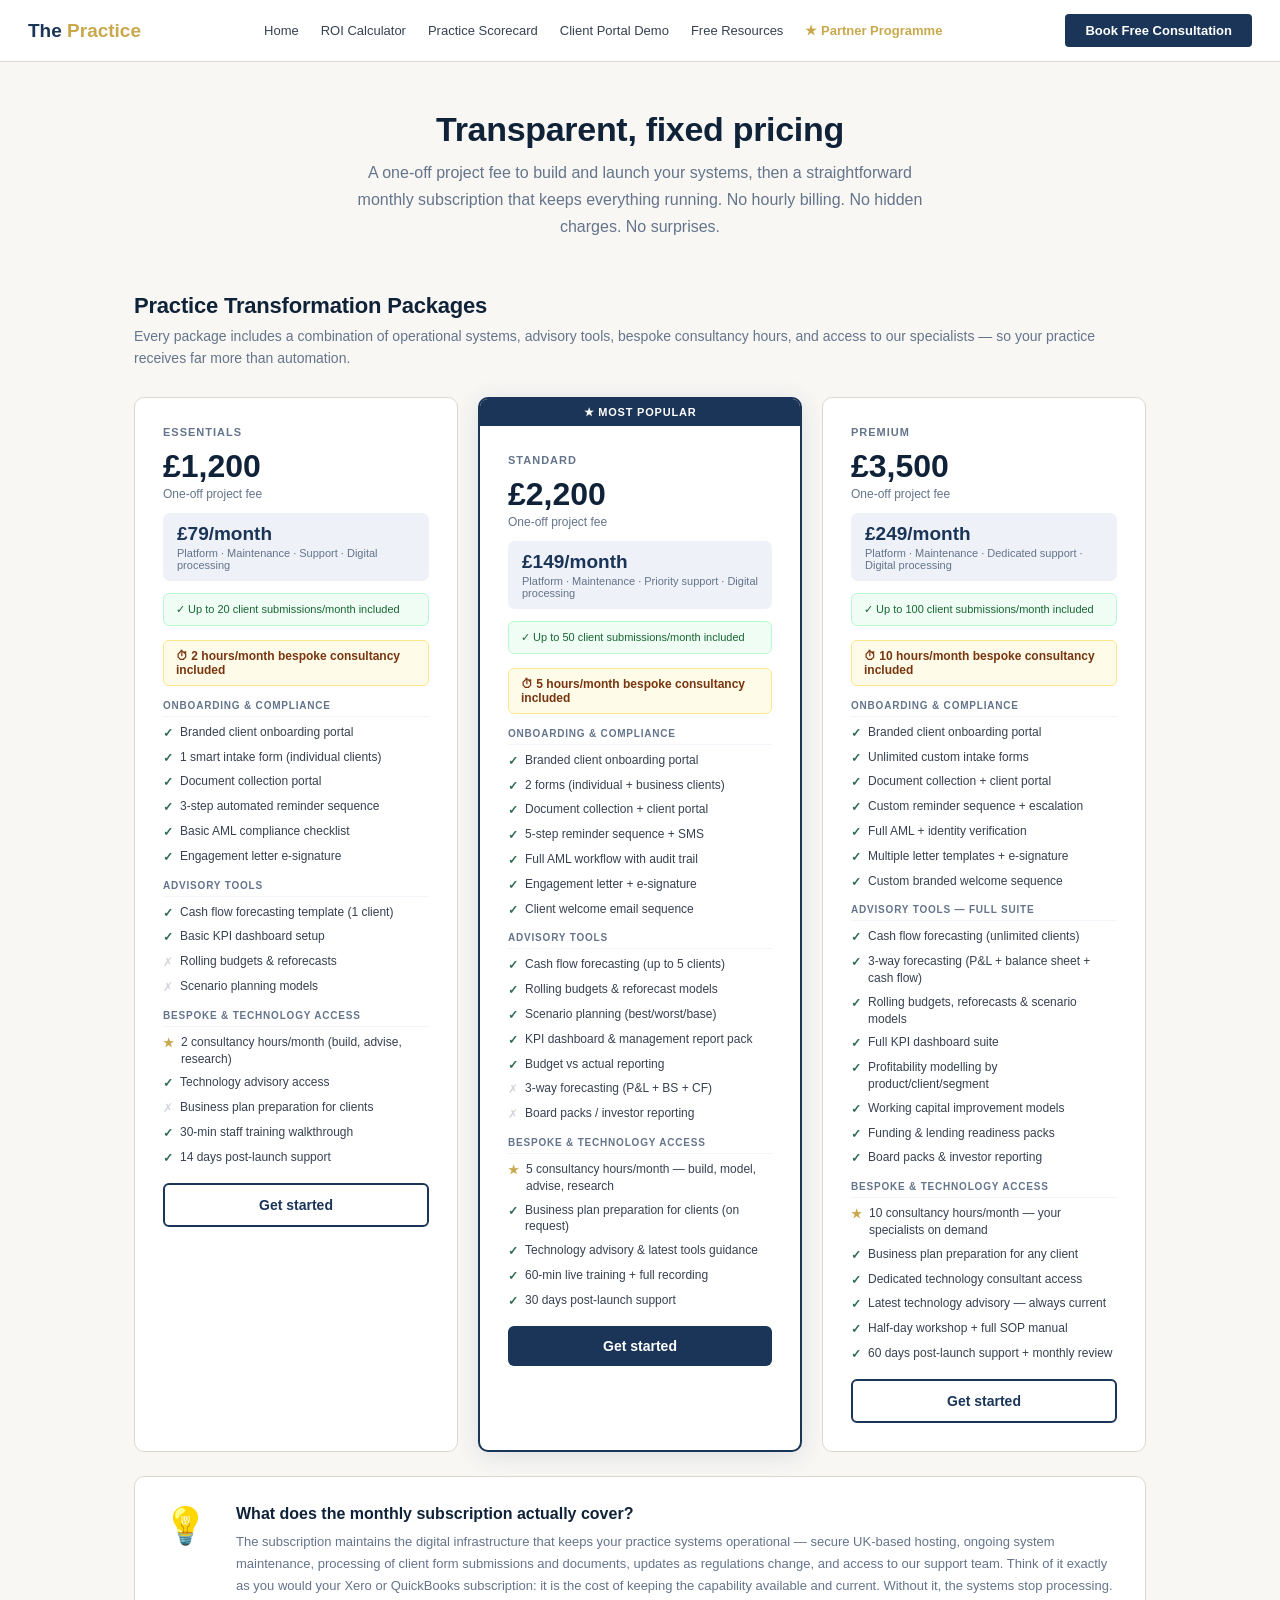
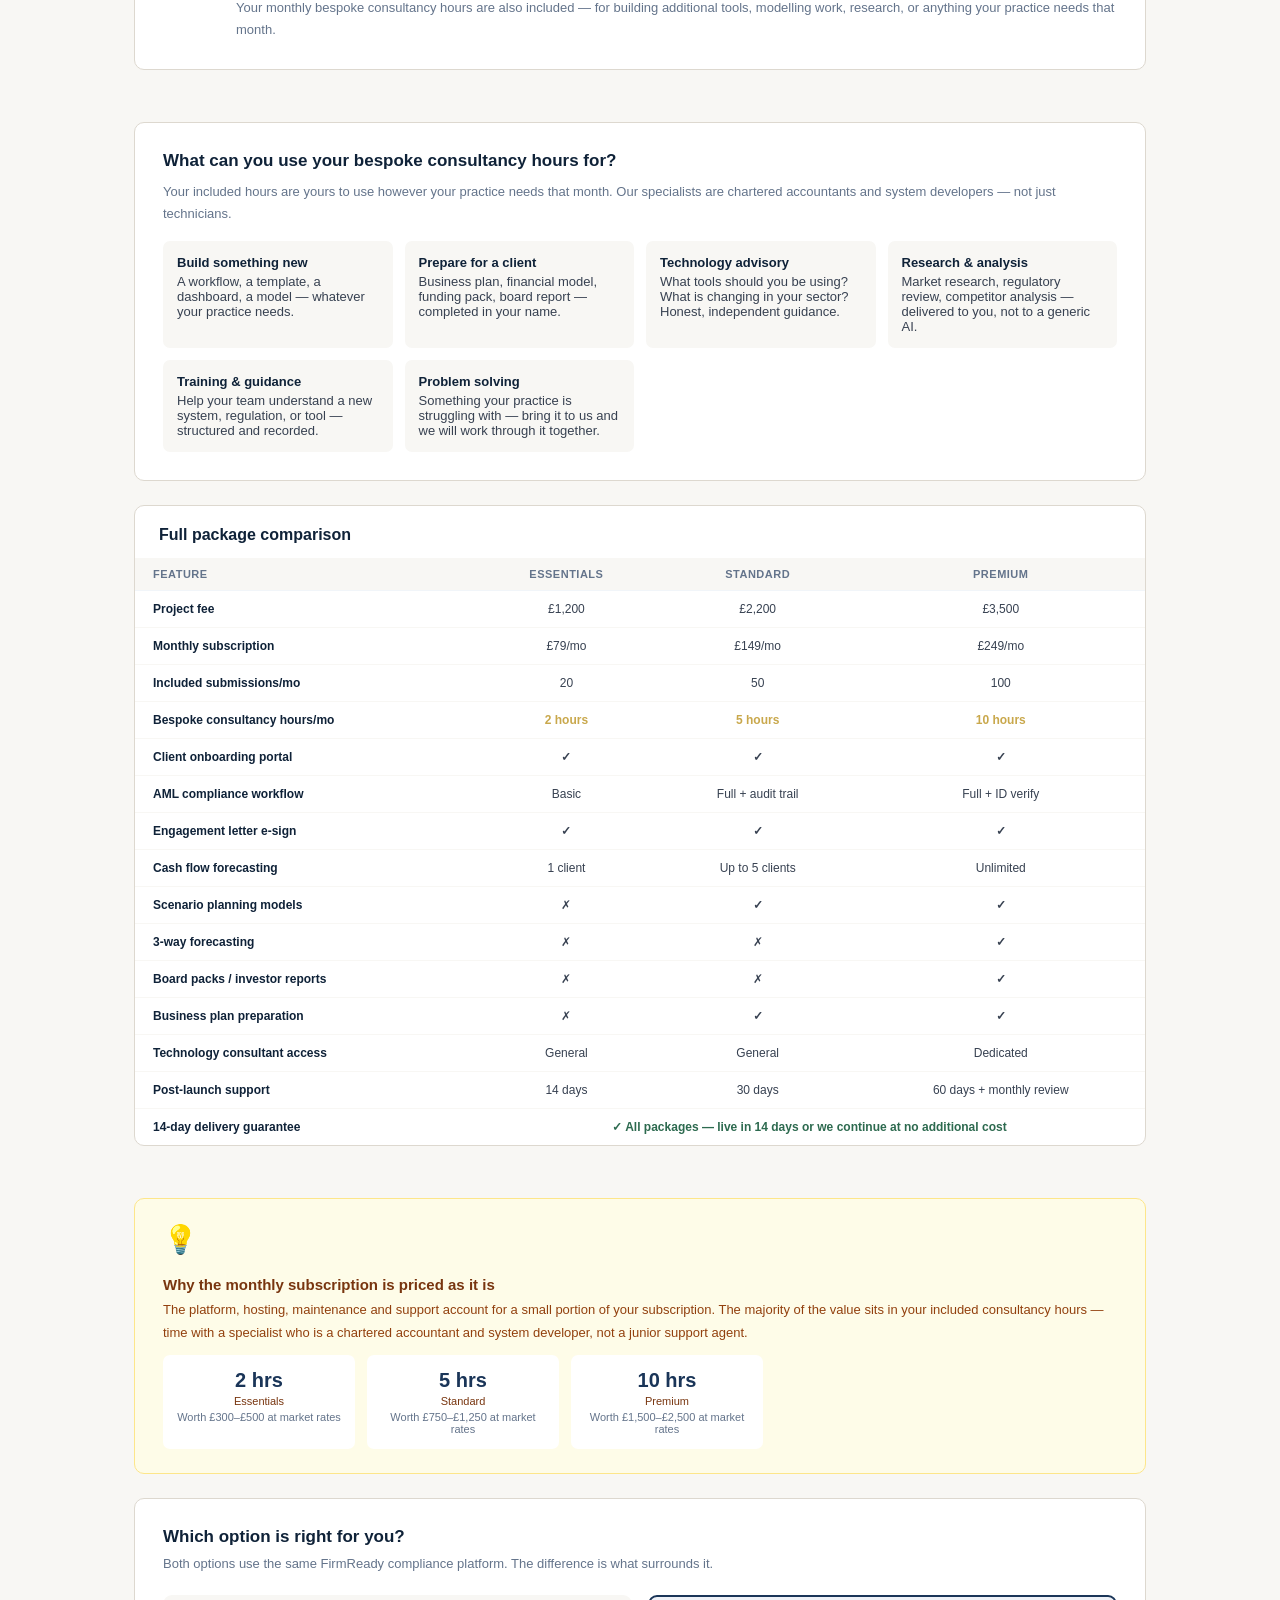
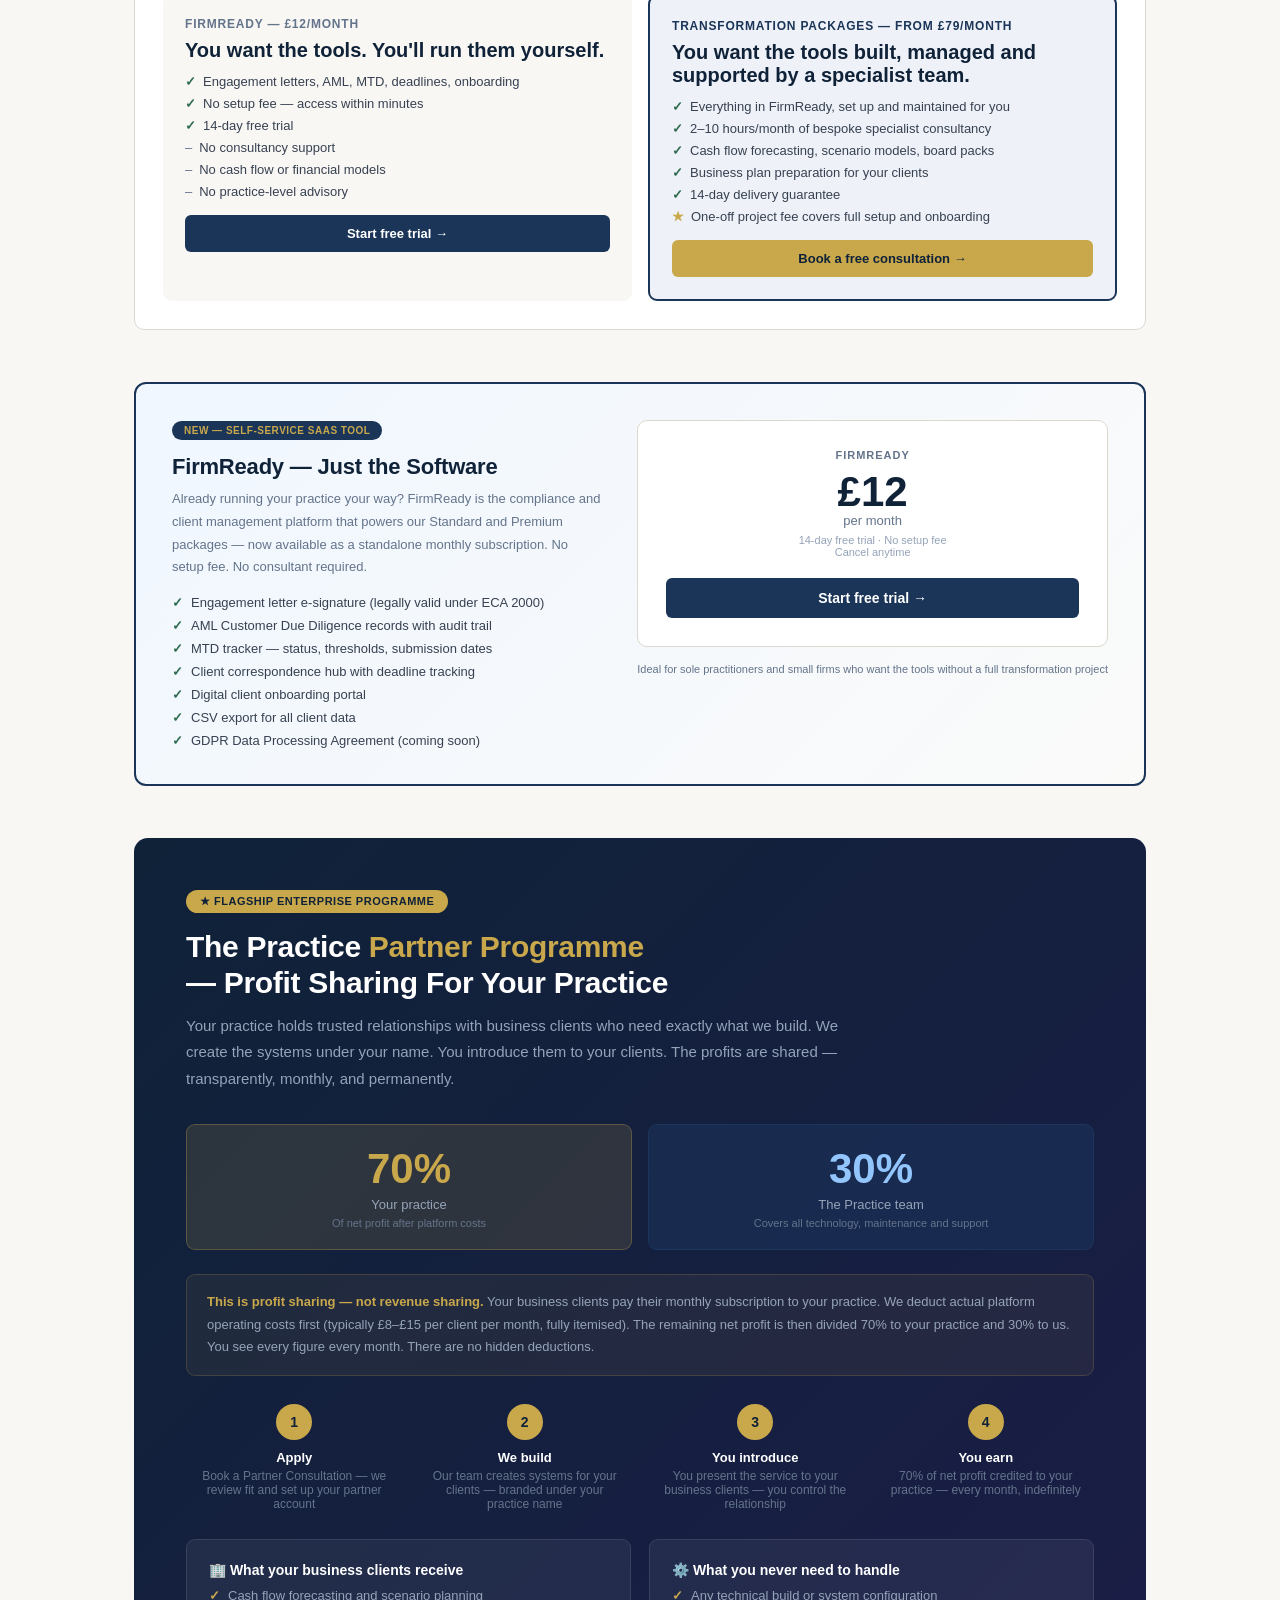
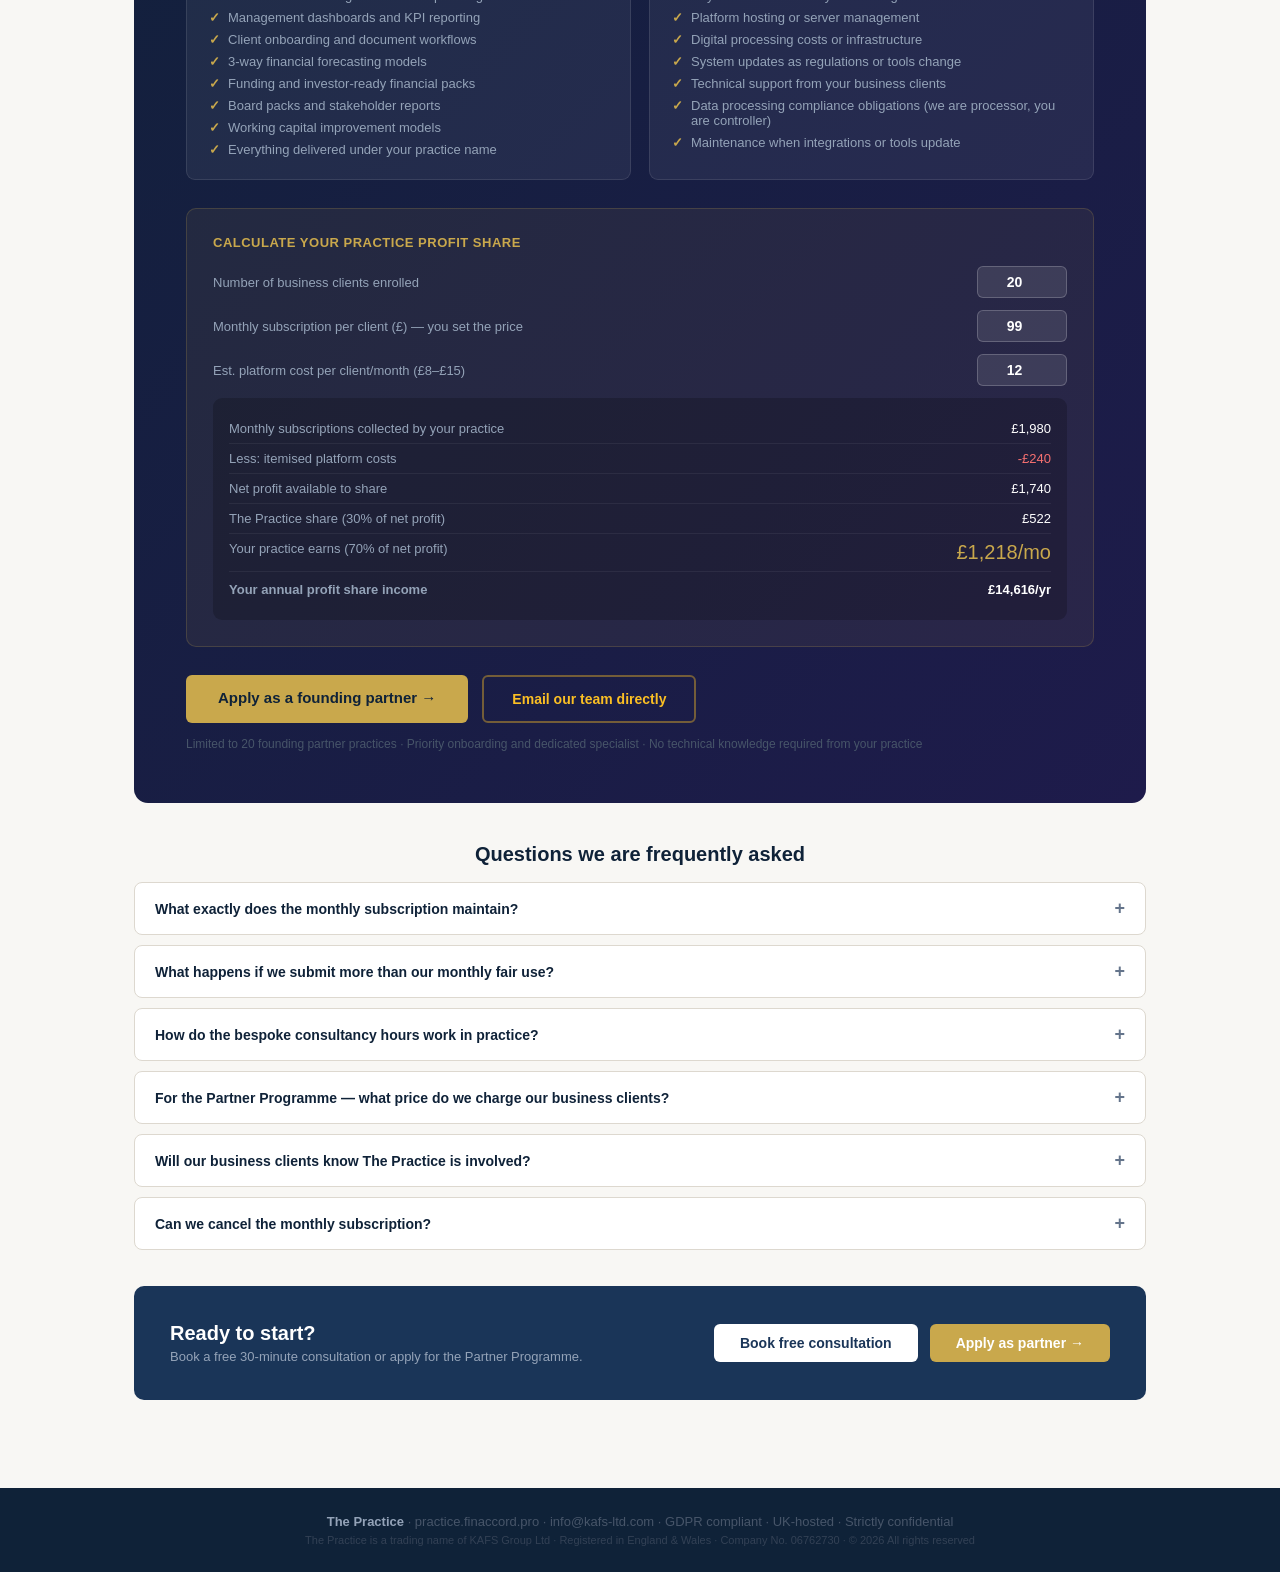
==== commit 456c2cd0: "Fix pricing coherence across FirmReady and Transformation Packages - pricing.html: add e-signature t" ====
--- a/pricing.html
+++ b/pricing.html
@@ -174,7 +174,7 @@
             <li><span class="y">✓</span> Document collection portal</li>
             <li><span class="y">✓</span> 3-step automated reminder sequence</li>
             <li><span class="y">✓</span> Basic AML compliance checklist</li>
-            <li><span class="n">✗</span> Engagement letter e-signature</li>
+            <li><span class="y">✓</span> Engagement letter e-signature</li>
           </ul>
         </div>
         <div class="feat-group">
@@ -336,7 +336,7 @@
         <tr><td>Bespoke consultancy hours/mo</td><td style="color:#c9a84c;font-weight:700">2 hours</td><td style="color:#c9a84c;font-weight:700">5 hours</td><td style="color:#c9a84c;font-weight:700">10 hours</td></tr>
         <tr><td>Client onboarding portal</td><td class="yes">✓</td><td class="yes">✓</td><td class="yes">✓</td></tr>
         <tr><td>AML compliance workflow</td><td>Basic</td><td>Full + audit trail</td><td>Full + ID verify</td></tr>
-        <tr><td>Engagement letter e-sign</td><td class="no">✗</td><td class="yes">✓</td><td class="yes">✓</td></tr>
+        <tr><td>Engagement letter e-sign</td><td class="yes">✓</td><td class="yes">✓</td><td class="yes">✓</td></tr>
         <tr><td>Cash flow forecasting</td><td>1 client</td><td>Up to 5 clients</td><td>Unlimited</td></tr>
         <tr><td>Scenario planning models</td><td class="no">✗</td><td class="yes">✓</td><td class="yes">✓</td></tr>
         <tr><td>3-way forecasting</td><td class="no">✗</td><td class="no">✗</td><td class="yes">✓</td></tr>
@@ -347,6 +347,66 @@
         <tr><td>14-day delivery guarantee</td><td colspan="3" style="text-align:center;color:#2d6a4f;font-weight:600">✓ All packages — live in 14 days or we continue at no additional cost</td></tr>
       </tbody>
     </table>
+  </div>
+
+  <!-- CONSULTANCY VALUE CALLOUT -->
+  <div style="background:#fefce8;border:1px solid #fde68a;border-radius:10px;padding:24px 28px;margin-bottom:24px;display:flex;gap:20px;align-items:flex-start;flex-wrap:wrap">
+    <div style="font-size:28px;flex-shrink:0">💡</div>
+    <div>
+      <h3 style="font-size:15px;font-weight:800;color:#78350f;margin-bottom:6px">Why the monthly subscription is priced as it is</h3>
+      <p style="font-size:13px;color:#92400e;line-height:1.75;margin-bottom:10px">The platform, hosting, maintenance and support account for a small portion of your subscription. The majority of the value sits in your included consultancy hours — time with a specialist who is a chartered accountant and system developer, not a junior support agent.</p>
+      <div style="display:grid;grid-template-columns:repeat(3,1fr);gap:12px;max-width:600px">
+        <div style="background:#fff;border-radius:7px;padding:14px;text-align:center">
+          <div style="font-size:20px;font-weight:800;color:#1a3558">2 hrs</div>
+          <div style="font-size:11px;color:#78350f;margin-top:3px">Essentials</div>
+          <div style="font-size:11px;color:#64748b;margin-top:4px">Worth £300–£500 at market rates</div>
+        </div>
+        <div style="background:#fff;border-radius:7px;padding:14px;text-align:center">
+          <div style="font-size:20px;font-weight:800;color:#1a3558">5 hrs</div>
+          <div style="font-size:11px;color:#78350f;margin-top:3px">Standard</div>
+          <div style="font-size:11px;color:#64748b;margin-top:4px">Worth £750–£1,250 at market rates</div>
+        </div>
+        <div style="background:#fff;border-radius:7px;padding:14px;text-align:center">
+          <div style="font-size:20px;font-weight:800;color:#1a3558">10 hrs</div>
+          <div style="font-size:11px;color:#78350f;margin-top:3px">Premium</div>
+          <div style="font-size:11px;color:#64748b;margin-top:4px">Worth £1,500–£2,500 at market rates</div>
+        </div>
+      </div>
+    </div>
+  </div>
+
+  <!-- WHICH IS RIGHT FOR YOU -->
+  <div style="background:#fff;border:1px solid var(--border);border-radius:10px;padding:28px;margin-bottom:52px">
+    <h3 style="font-size:17px;font-weight:800;color:var(--navy-dark);margin-bottom:6px">Which option is right for you?</h3>
+    <p style="font-size:13px;color:var(--muted);margin-bottom:20px;line-height:1.7">Both options use the same FirmReady compliance platform. The difference is what surrounds it.</p>
+    <div style="display:grid;grid-template-columns:1fr 1fr;gap:16px">
+      <div style="background:#f8f7f4;border-radius:9px;padding:22px">
+        <div style="font-size:12px;font-weight:700;text-transform:uppercase;letter-spacing:.8px;color:var(--muted);margin-bottom:8px">FirmReady — £12/month</div>
+        <div style="font-size:20px;font-weight:800;color:var(--navy-dark);margin-bottom:12px">You want the tools. You'll run them yourself.</div>
+        <ul style="list-style:none;display:flex;flex-direction:column;gap:7px;font-size:13px;color:#374151">
+          <li style="display:flex;gap:7px"><span style="color:#2d6a4f;font-weight:700">✓</span> Engagement letters, AML, MTD, deadlines, onboarding</li>
+          <li style="display:flex;gap:7px"><span style="color:#2d6a4f;font-weight:700">✓</span> No setup fee — access within minutes</li>
+          <li style="display:flex;gap:7px"><span style="color:#2d6a4f;font-weight:700">✓</span> 14-day free trial</li>
+          <li style="display:flex;gap:7px"><span style="color:#64748b">–</span> No consultancy support</li>
+          <li style="display:flex;gap:7px"><span style="color:#64748b">–</span> No cash flow or financial models</li>
+          <li style="display:flex;gap:7px"><span style="color:#64748b">–</span> No practice-level advisory</li>
+        </ul>
+        <a href="subscribe.php" style="display:block;text-align:center;background:var(--navy);color:#fff;font-weight:700;padding:11px;border-radius:6px;font-size:13px;text-decoration:none;margin-top:16px">Start free trial →</a>
+      </div>
+      <div style="background:#eef1f7;border:2px solid var(--navy);border-radius:9px;padding:22px">
+        <div style="font-size:12px;font-weight:700;text-transform:uppercase;letter-spacing:.8px;color:var(--navy);margin-bottom:8px">Transformation Packages — from £79/month</div>
+        <div style="font-size:20px;font-weight:800;color:var(--navy-dark);margin-bottom:12px">You want the tools built, managed and supported by a specialist team.</div>
+        <ul style="list-style:none;display:flex;flex-direction:column;gap:7px;font-size:13px;color:#374151">
+          <li style="display:flex;gap:7px"><span style="color:#2d6a4f;font-weight:700">✓</span> Everything in FirmReady, set up and maintained for you</li>
+          <li style="display:flex;gap:7px"><span style="color:#2d6a4f;font-weight:700">✓</span> 2–10 hours/month of bespoke specialist consultancy</li>
+          <li style="display:flex;gap:7px"><span style="color:#2d6a4f;font-weight:700">✓</span> Cash flow forecasting, scenario models, board packs</li>
+          <li style="display:flex;gap:7px"><span style="color:#2d6a4f;font-weight:700">✓</span> Business plan preparation for your clients</li>
+          <li style="display:flex;gap:7px"><span style="color:#2d6a4f;font-weight:700">✓</span> 14-day delivery guarantee</li>
+          <li style="display:flex;gap:7px"><span style="color:#c9a84c;font-weight:700">★</span> One-off project fee covers full setup and onboarding</li>
+        </ul>
+        <a href="booking.html" style="display:block;text-align:center;background:var(--gold);color:var(--navy-dark);font-weight:700;padding:11px;border-radius:6px;font-size:13px;text-decoration:none;margin-top:16px">Book a free consultation →</a>
+      </div>
+    </div>
   </div>
 
   <!-- FIRMREADY STANDALONE -->
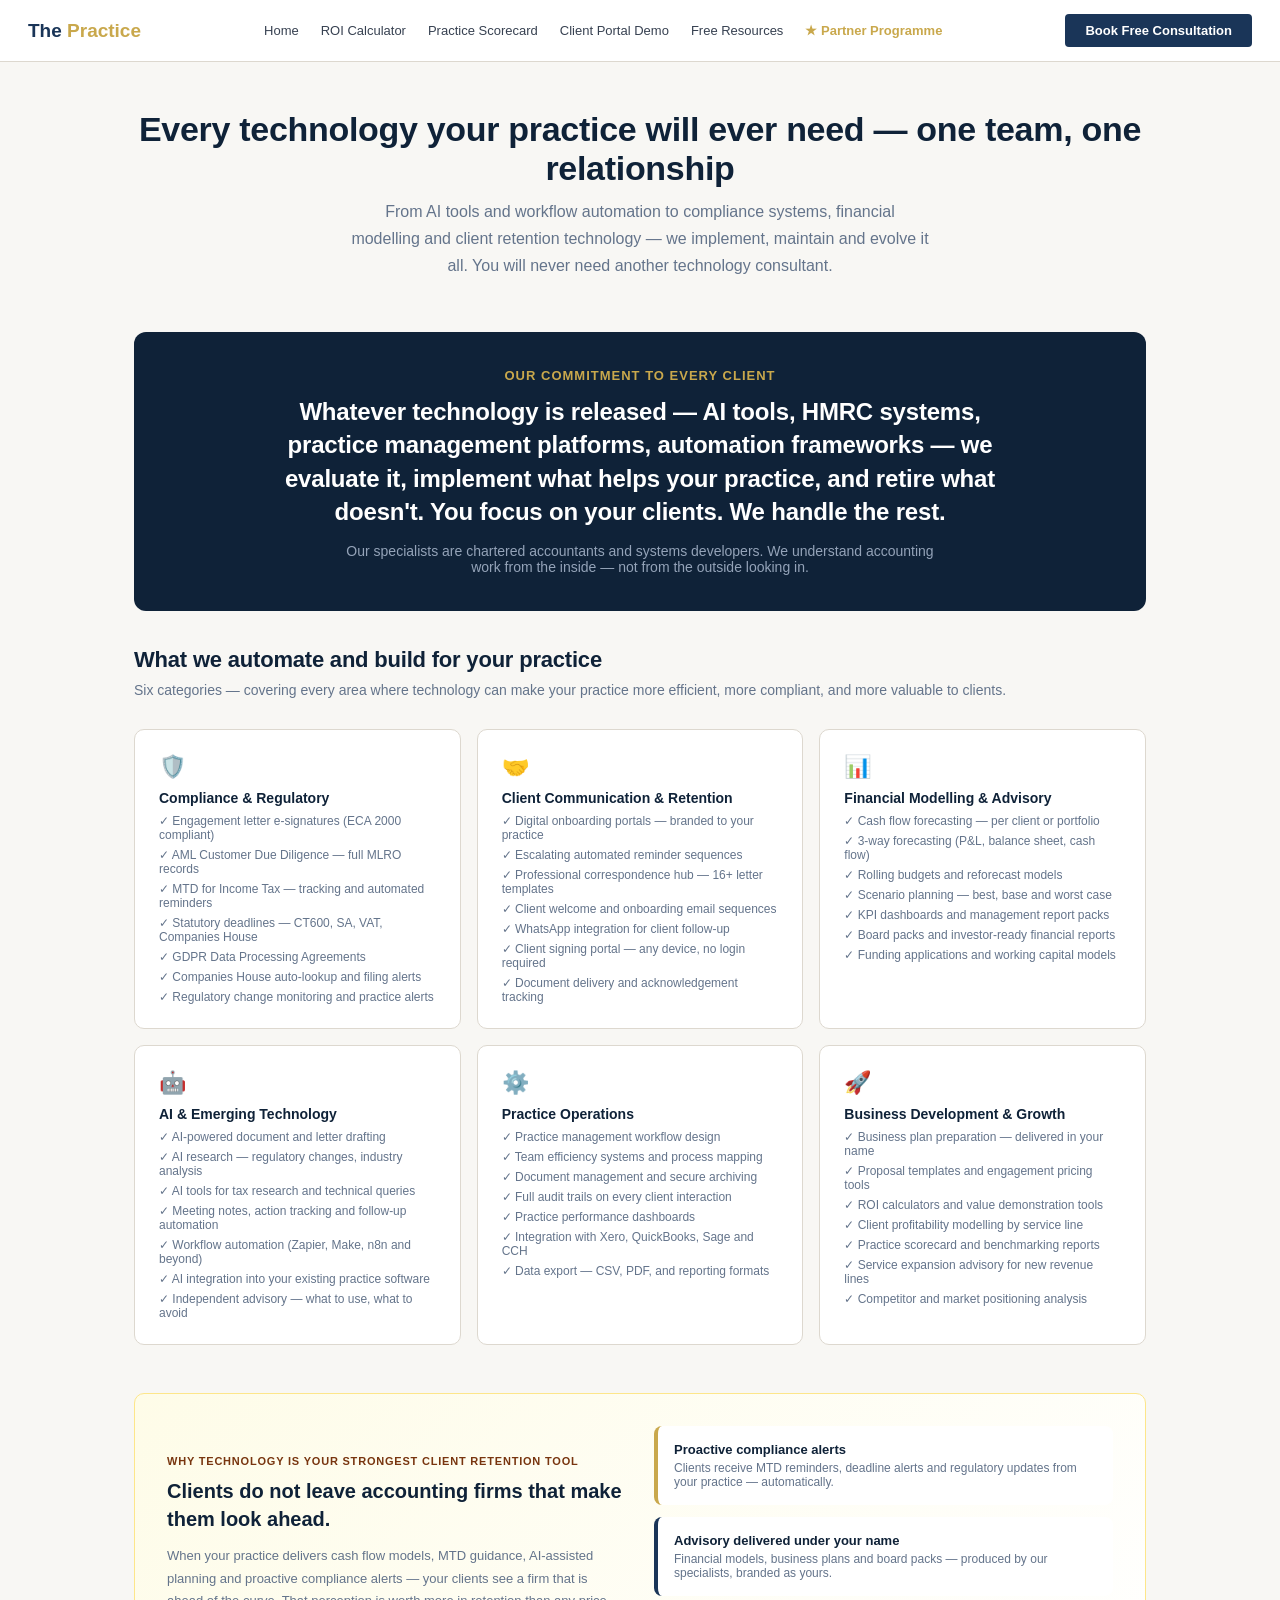
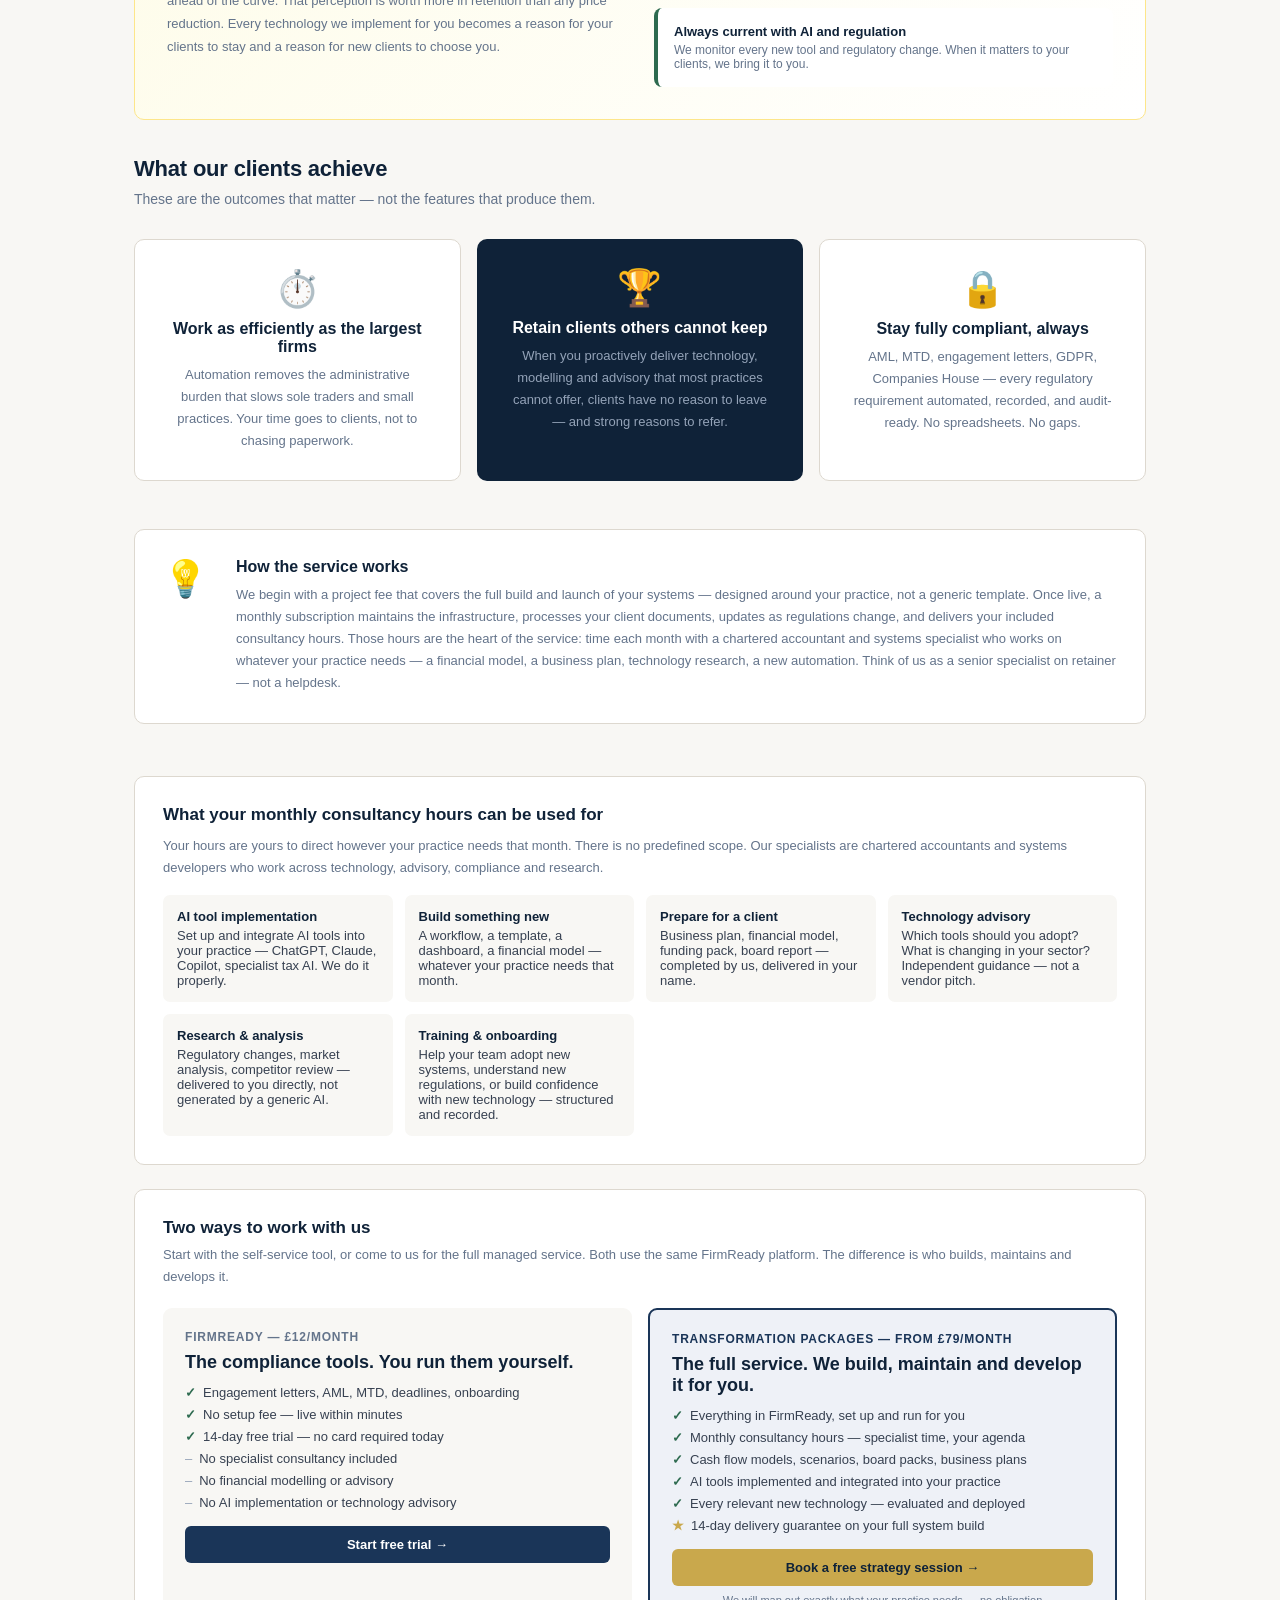
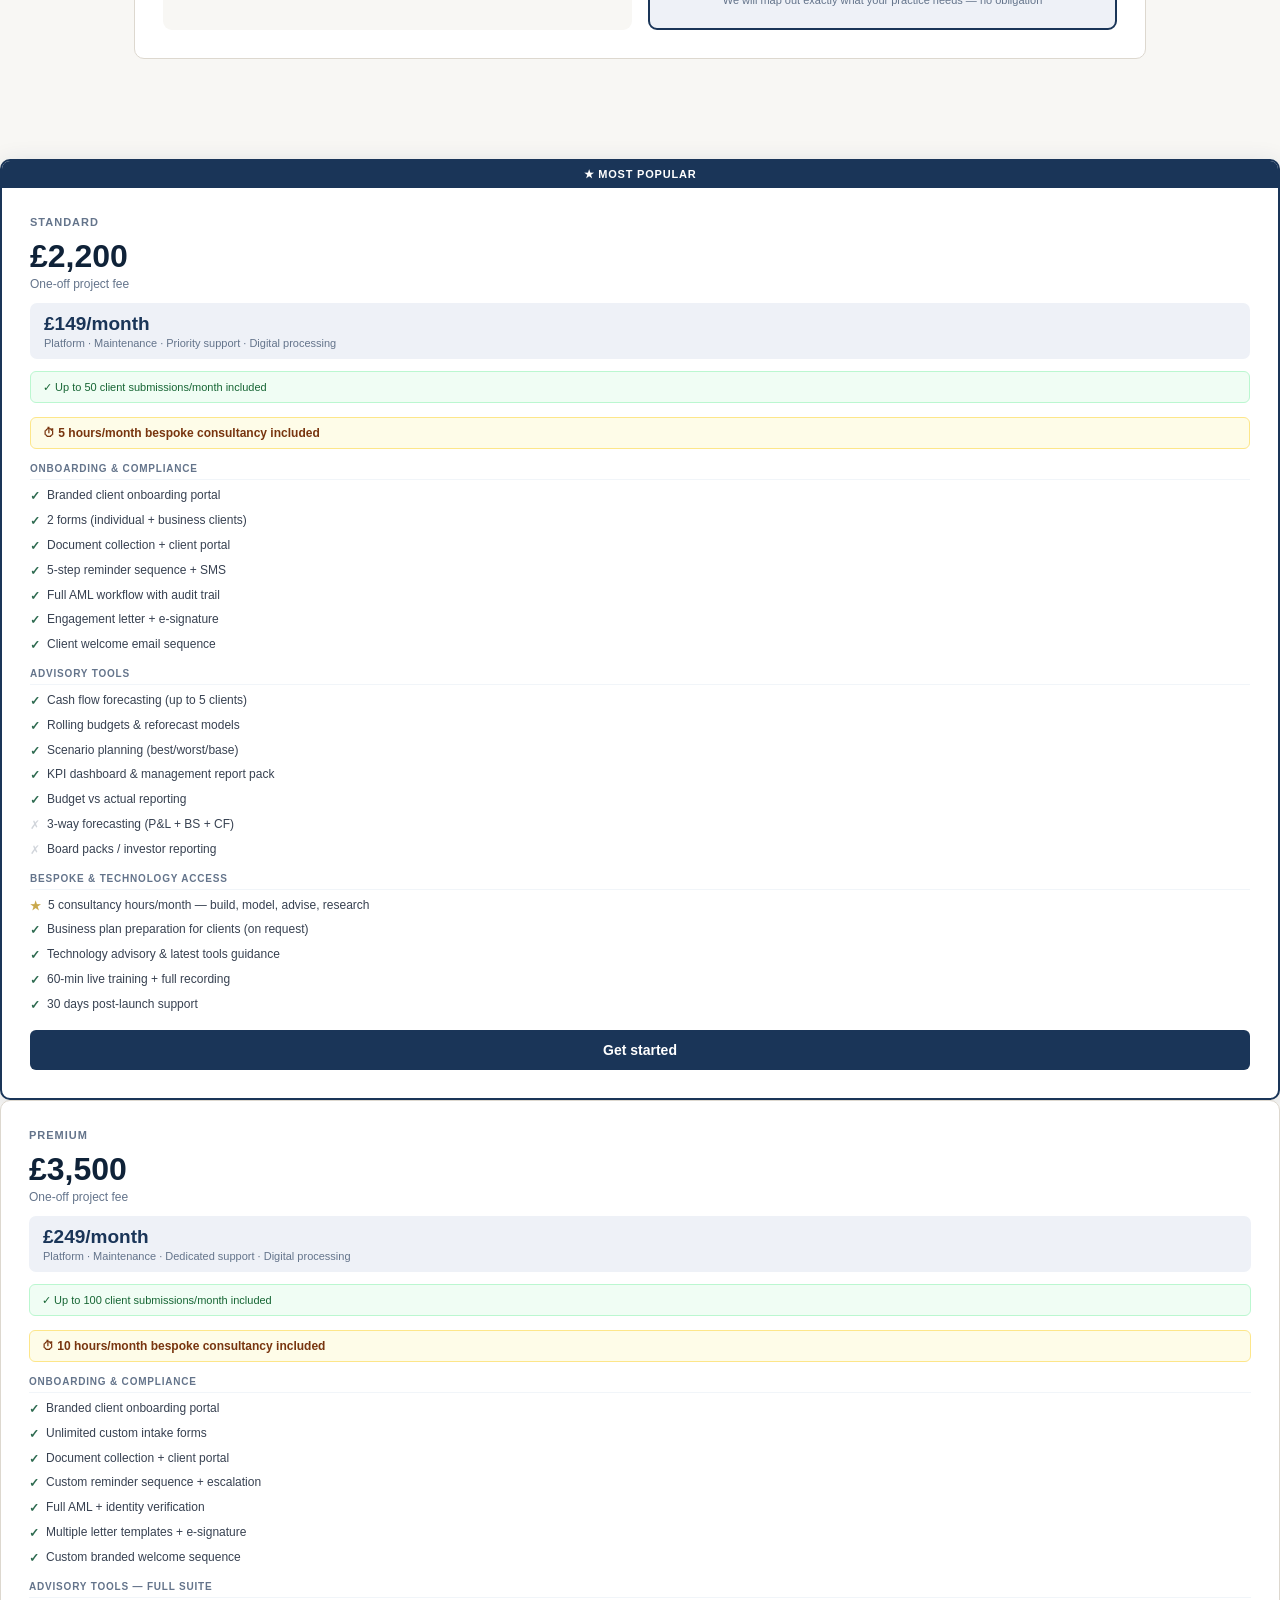
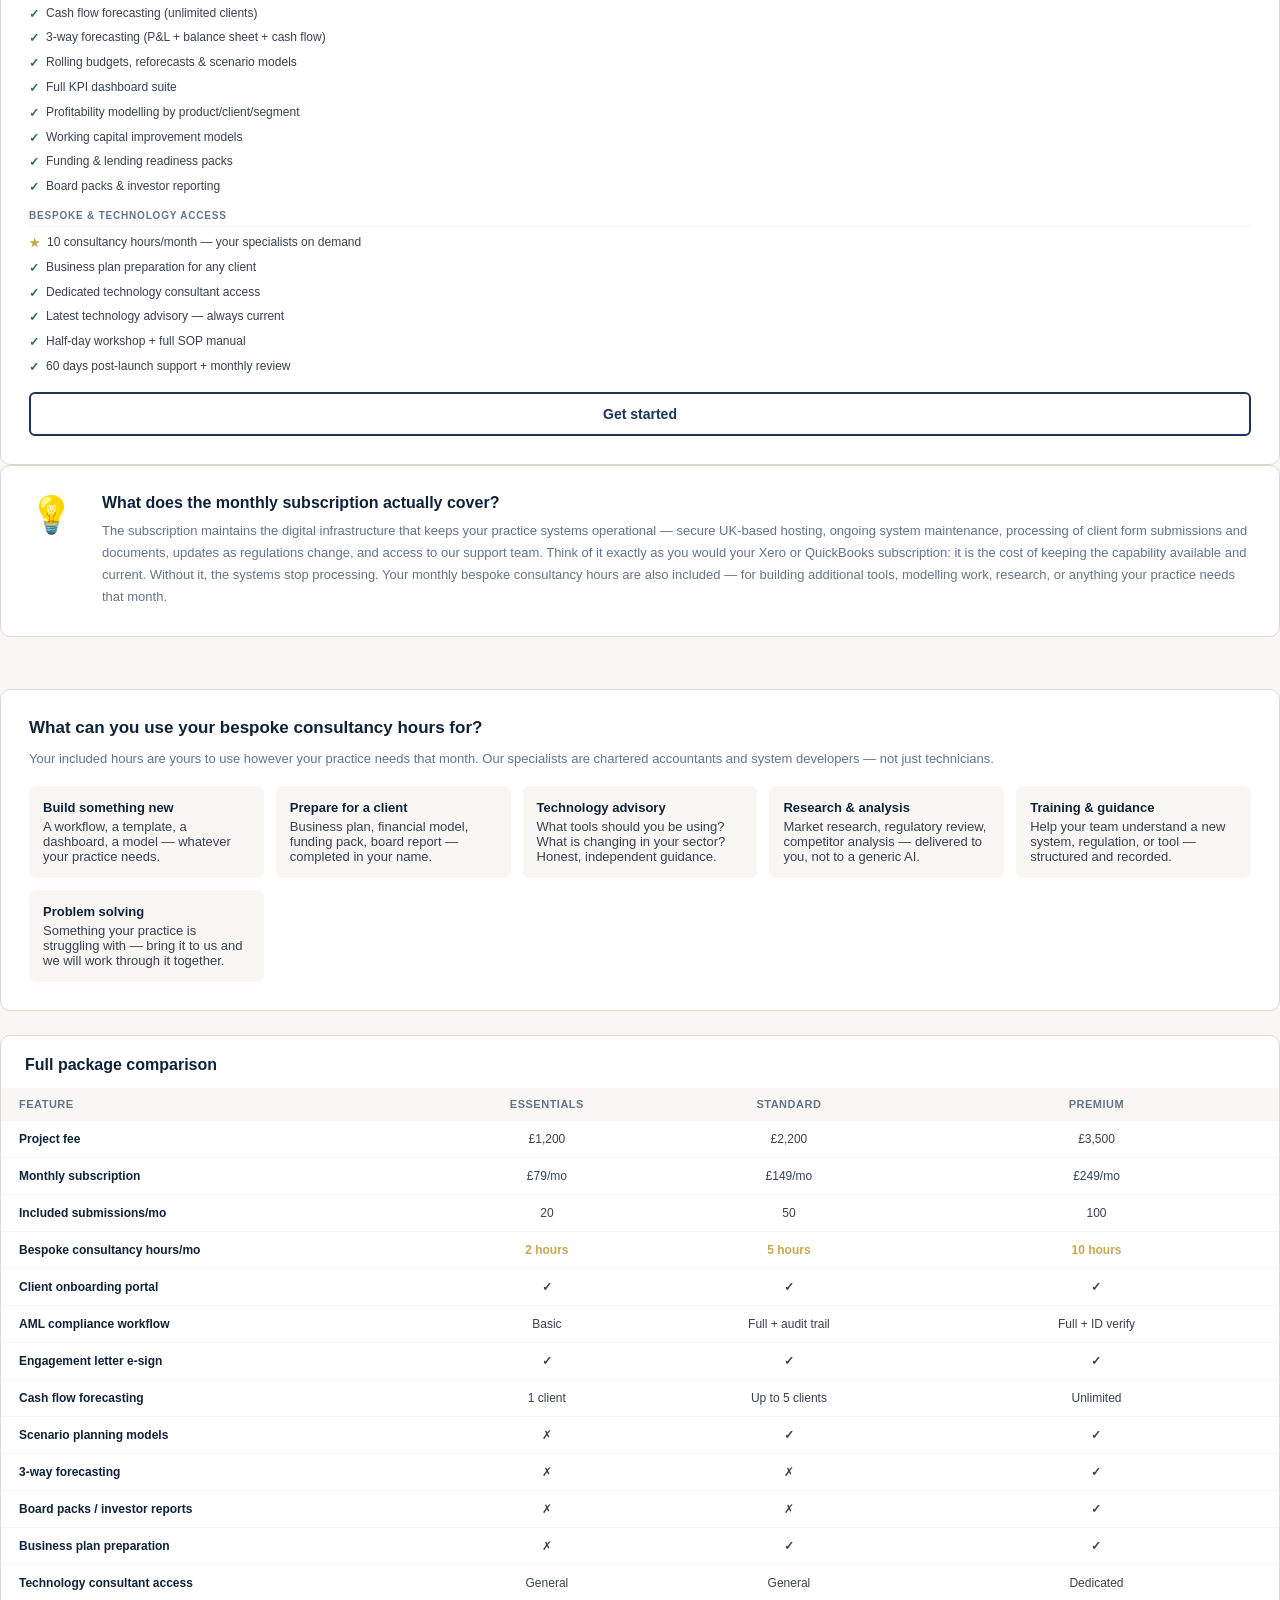
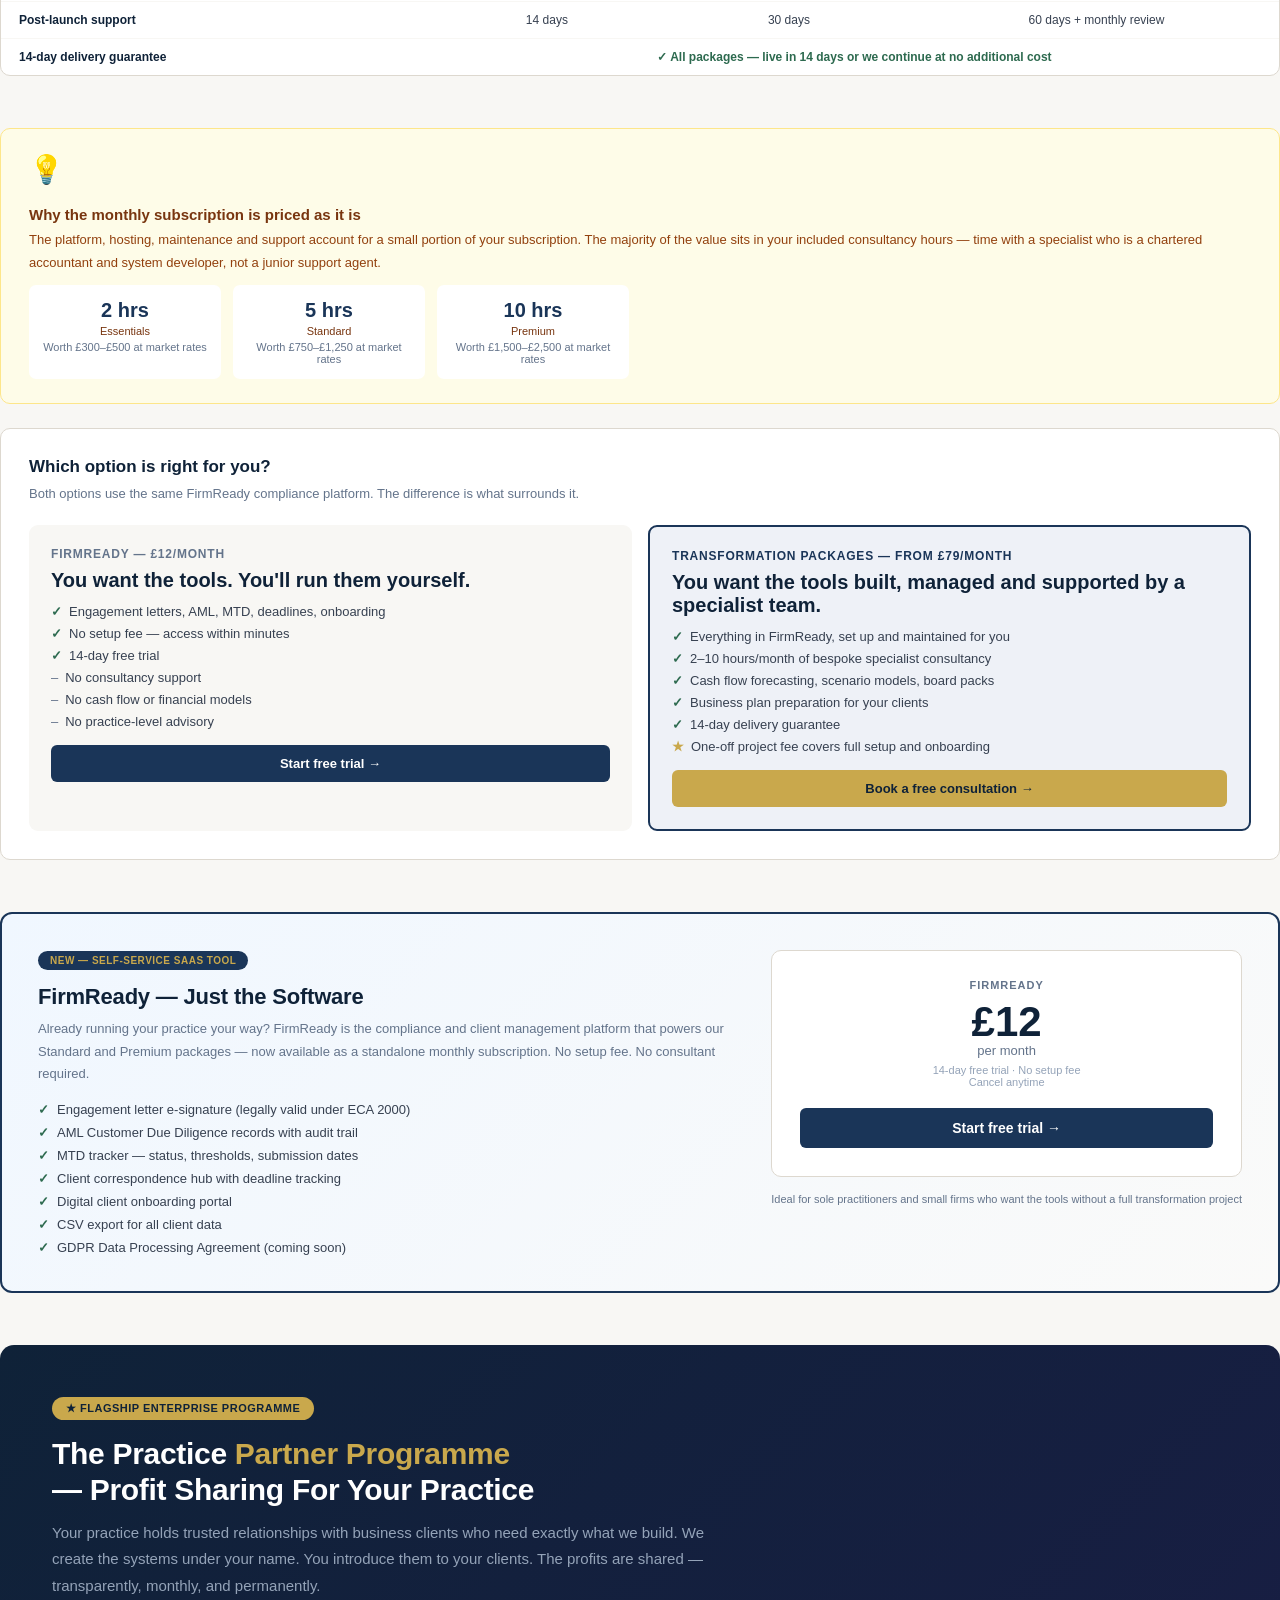
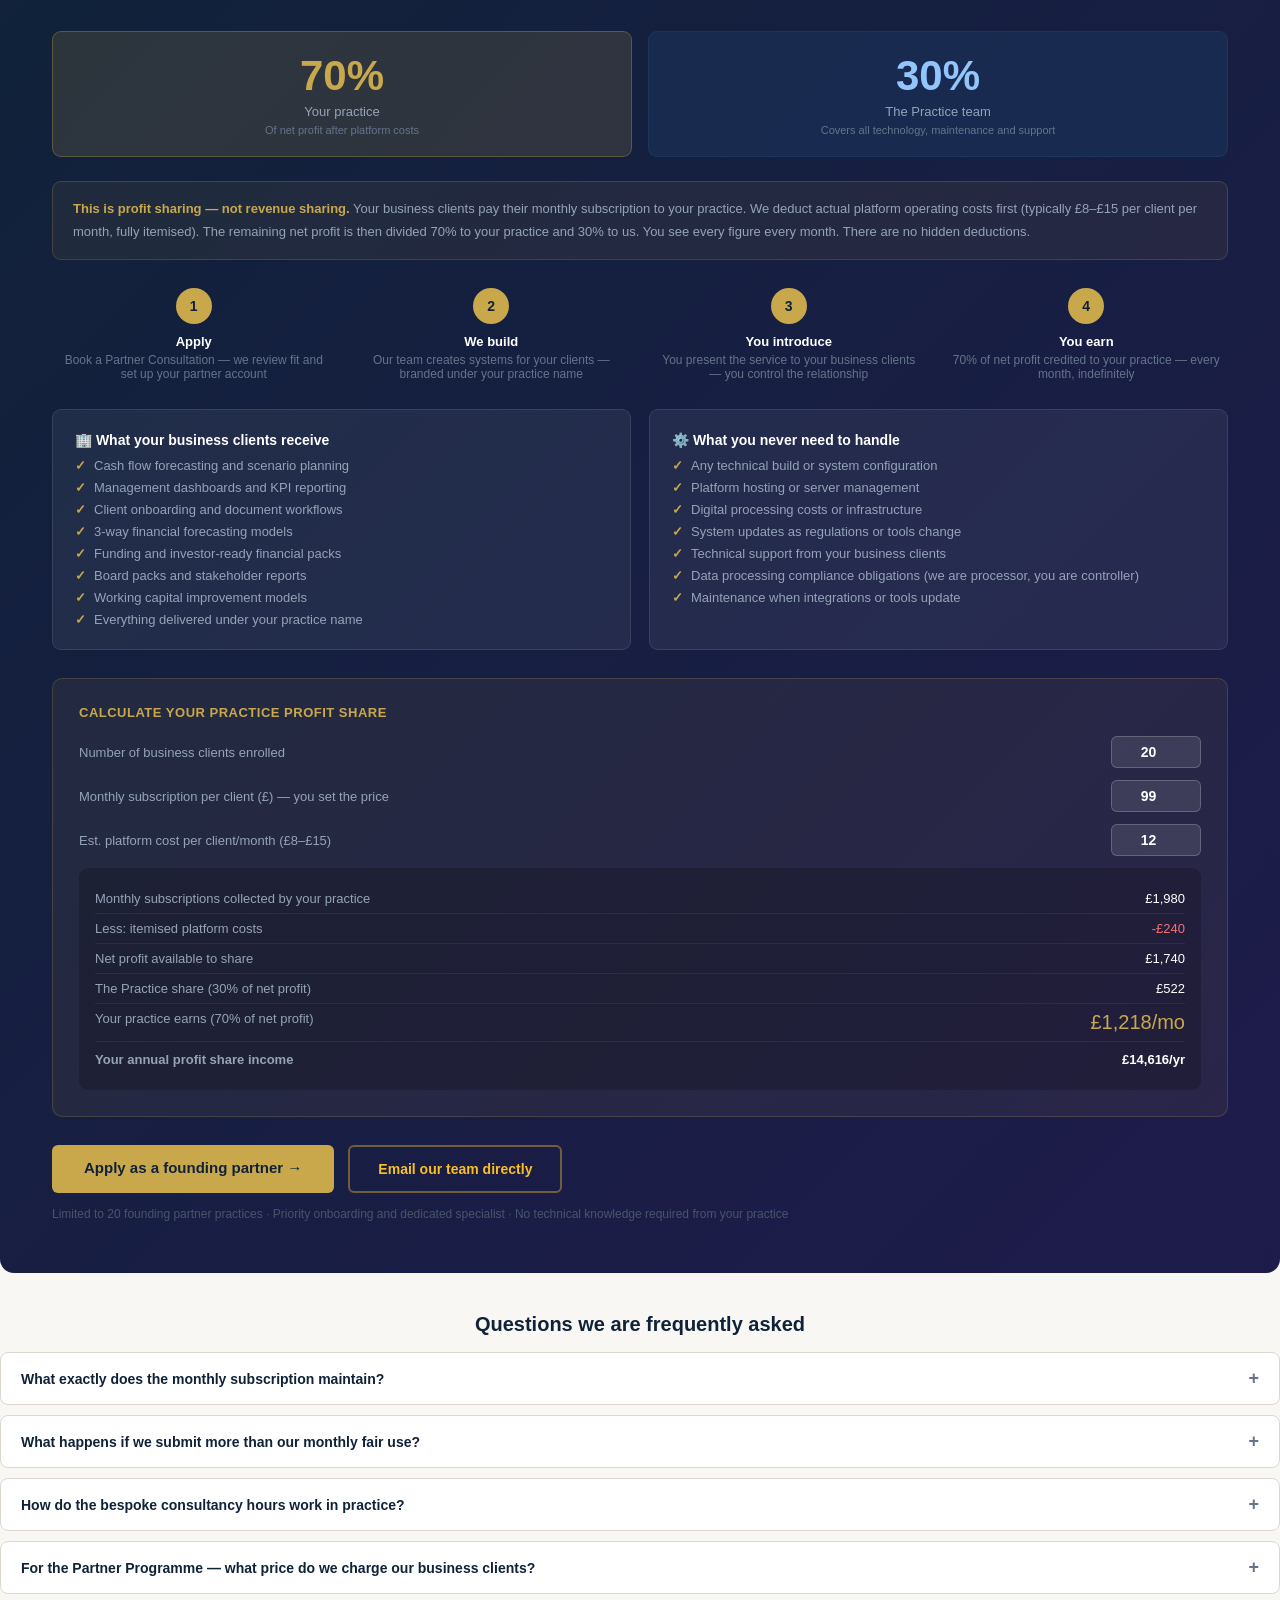
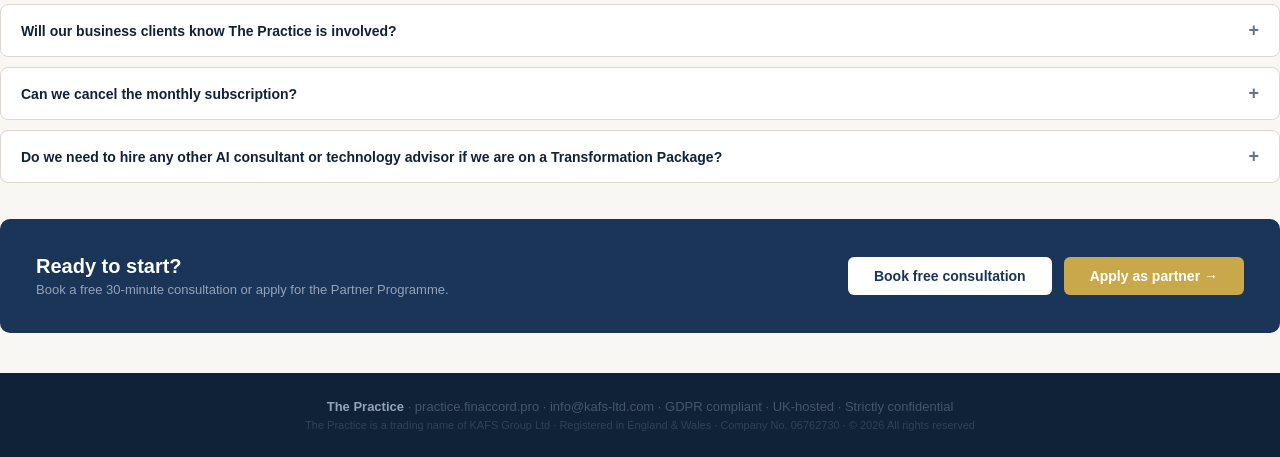
==== commit 3608384f: "Rebuild pricing.html — outcome and automation-led, remove fixed package prices - Remove three packag" ====
--- a/pricing.html
+++ b/pricing.html
@@ -146,57 +146,215 @@
 </nav>
 
 <div class="wrap">
+
+  <!-- PAGE HEADER -->
   <div class="page-header">
-    <h1>Transparent, fixed pricing</h1>
-    <p>A one-off project fee to build and launch your systems, then a straightforward monthly subscription that keeps everything running. No hourly billing. No hidden charges. No surprises.</p>
-  </div>
-
-  <div class="section-hd">Practice Transformation Packages</div>
-  <div class="section-sub">Every package includes a combination of operational systems, advisory tools, bespoke consultancy hours, and access to our specialists — so your practice receives far more than automation.</div>
-
-  <div class="pkg-grid">
-
-    <!-- ESSENTIALS -->
-    <div class="pkg">
-      <div class="pkg-body">
-        <div class="pkg-tier">Essentials</div>
-        <div class="pkg-build">£1,200</div>
-        <div class="pkg-build-lbl">One-off project fee</div>
-        <div class="pkg-monthly"><div class="pkg-monthly-price">£79/month</div><div class="pkg-monthly-lbl">Platform · Maintenance · Support · Digital processing</div></div>
-        <div class="fair-use">✓ Up to 20 client submissions/month included</div>
-        <div class="bespoke-hours">⏱ 2 hours/month bespoke consultancy included</div>
-
-        <div class="feat-group">
-          <div class="feat-group-title">Onboarding &amp; Compliance</div>
-          <ul class="feats">
-            <li><span class="y">✓</span> Branded client onboarding portal</li>
-            <li><span class="y">✓</span> 1 smart intake form (individual clients)</li>
-            <li><span class="y">✓</span> Document collection portal</li>
-            <li><span class="y">✓</span> 3-step automated reminder sequence</li>
-            <li><span class="y">✓</span> Basic AML compliance checklist</li>
-            <li><span class="y">✓</span> Engagement letter e-signature</li>
-          </ul>
-        </div>
-        <div class="feat-group">
-          <div class="feat-group-title">Advisory Tools</div>
-          <ul class="feats">
-            <li><span class="y">✓</span> Cash flow forecasting template (1 client)</li>
-            <li><span class="y">✓</span> Basic KPI dashboard setup</li>
-            <li><span class="n">✗</span> Rolling budgets &amp; reforecasts</li>
-            <li><span class="n">✗</span> Scenario planning models</li>
-          </ul>
-        </div>
-        <div class="feat-group">
-          <div class="feat-group-title">Bespoke &amp; Technology Access</div>
-          <ul class="feats">
-            <li><span class="p">★</span> 2 consultancy hours/month (build, advise, research)</li>
-            <li><span class="y">✓</span> Technology advisory access</li>
-            <li><span class="n">✗</span> Business plan preparation for clients</li>
-            <li><span class="y">✓</span> 30-min staff training walkthrough</li>
-            <li><span class="y">✓</span> 14 days post-launch support</li>
-          </ul>
-        </div>
-        <a href="booking.html" class="pkg-btn pkg-btn-outline">Get started</a>
+    <h1>Every technology your practice will ever need — one team, one relationship</h1>
+    <p>From AI tools and workflow automation to compliance systems, financial modelling and client retention technology — we implement, maintain and evolve it all. You will never need another technology consultant.</p>
+  </div>
+
+  <!-- THE PROMISE -->
+  <div style="background:var(--navy-dark);border-radius:12px;padding:36px 40px;margin-bottom:36px;text-align:center">
+    <div style="font-size:13px;font-weight:700;text-transform:uppercase;letter-spacing:1px;color:var(--gold);margin-bottom:12px">Our commitment to every client</div>
+    <h2 style="font-size:24px;font-weight:800;color:#fff;max-width:720px;margin:0 auto 14px;line-height:1.4;letter-spacing:-.2px">Whatever technology is released — AI tools, HMRC systems, practice management platforms, automation frameworks — we evaluate it, implement what helps your practice, and retire what doesn't. You focus on your clients. We handle the rest.</h2>
+    <p style="font-size:14px;color:#94a3b8;max-width:600px;margin:0 auto">Our specialists are chartered accountants and systems developers. We understand accounting work from the inside — not from the outside looking in.</p>
+  </div>
+
+  <!-- SIX AUTOMATION PILLARS -->
+  <div class="section-hd">What we automate and build for your practice</div>
+  <div class="section-sub">Six categories — covering every area where technology can make your practice more efficient, more compliant, and more valuable to clients.</div>
+
+  <div style="display:grid;grid-template-columns:repeat(3,1fr);gap:16px;margin-bottom:48px">
+
+    <div style="background:#fff;border:1px solid var(--border);border-radius:10px;padding:24px">
+      <div style="font-size:22px;margin-bottom:10px">🛡️</div>
+      <div style="font-size:14px;font-weight:800;color:var(--navy-dark);margin-bottom:8px">Compliance &amp; Regulatory</div>
+      <ul style="list-style:none;display:flex;flex-direction:column;gap:6px;font-size:12px;color:#64748b">
+        <li>✓ Engagement letter e-signatures (ECA 2000 compliant)</li>
+        <li>✓ AML Customer Due Diligence — full MLRO records</li>
+        <li>✓ MTD for Income Tax — tracking and automated reminders</li>
+        <li>✓ Statutory deadlines — CT600, SA, VAT, Companies House</li>
+        <li>✓ GDPR Data Processing Agreements</li>
+        <li>✓ Companies House auto-lookup and filing alerts</li>
+        <li>✓ Regulatory change monitoring and practice alerts</li>
+      </ul>
+    </div>
+
+    <div style="background:#fff;border:1px solid var(--border);border-radius:10px;padding:24px">
+      <div style="font-size:22px;margin-bottom:10px">🤝</div>
+      <div style="font-size:14px;font-weight:800;color:var(--navy-dark);margin-bottom:8px">Client Communication &amp; Retention</div>
+      <ul style="list-style:none;display:flex;flex-direction:column;gap:6px;font-size:12px;color:#64748b">
+        <li>✓ Digital onboarding portals — branded to your practice</li>
+        <li>✓ Escalating automated reminder sequences</li>
+        <li>✓ Professional correspondence hub — 16+ letter templates</li>
+        <li>✓ Client welcome and onboarding email sequences</li>
+        <li>✓ WhatsApp integration for client follow-up</li>
+        <li>✓ Client signing portal — any device, no login required</li>
+        <li>✓ Document delivery and acknowledgement tracking</li>
+      </ul>
+    </div>
+
+    <div style="background:#fff;border:1px solid var(--border);border-radius:10px;padding:24px">
+      <div style="font-size:22px;margin-bottom:10px">📊</div>
+      <div style="font-size:14px;font-weight:800;color:var(--navy-dark);margin-bottom:8px">Financial Modelling &amp; Advisory</div>
+      <ul style="list-style:none;display:flex;flex-direction:column;gap:6px;font-size:12px;color:#64748b">
+        <li>✓ Cash flow forecasting — per client or portfolio</li>
+        <li>✓ 3-way forecasting (P&amp;L, balance sheet, cash flow)</li>
+        <li>✓ Rolling budgets and reforecast models</li>
+        <li>✓ Scenario planning — best, base and worst case</li>
+        <li>✓ KPI dashboards and management report packs</li>
+        <li>✓ Board packs and investor-ready financial reports</li>
+        <li>✓ Funding applications and working capital models</li>
+      </ul>
+    </div>
+
+    <div style="background:#fff;border:1px solid var(--border);border-radius:10px;padding:24px">
+      <div style="font-size:22px;margin-bottom:10px">🤖</div>
+      <div style="font-size:14px;font-weight:800;color:var(--navy-dark);margin-bottom:8px">AI &amp; Emerging Technology</div>
+      <ul style="list-style:none;display:flex;flex-direction:column;gap:6px;font-size:12px;color:#64748b">
+        <li>✓ AI-powered document and letter drafting</li>
+        <li>✓ AI research — regulatory changes, industry analysis</li>
+        <li>✓ AI tools for tax research and technical queries</li>
+        <li>✓ Meeting notes, action tracking and follow-up automation</li>
+        <li>✓ Workflow automation (Zapier, Make, n8n and beyond)</li>
+        <li>✓ AI integration into your existing practice software</li>
+        <li>✓ Independent advisory — what to use, what to avoid</li>
+      </ul>
+    </div>
+
+    <div style="background:#fff;border:1px solid var(--border);border-radius:10px;padding:24px">
+      <div style="font-size:22px;margin-bottom:10px">⚙️</div>
+      <div style="font-size:14px;font-weight:800;color:var(--navy-dark);margin-bottom:8px">Practice Operations</div>
+      <ul style="list-style:none;display:flex;flex-direction:column;gap:6px;font-size:12px;color:#64748b">
+        <li>✓ Practice management workflow design</li>
+        <li>✓ Team efficiency systems and process mapping</li>
+        <li>✓ Document management and secure archiving</li>
+        <li>✓ Full audit trails on every client interaction</li>
+        <li>✓ Practice performance dashboards</li>
+        <li>✓ Integration with Xero, QuickBooks, Sage and CCH</li>
+        <li>✓ Data export — CSV, PDF, and reporting formats</li>
+      </ul>
+    </div>
+
+    <div style="background:#fff;border:1px solid var(--border);border-radius:10px;padding:24px">
+      <div style="font-size:22px;margin-bottom:10px">🚀</div>
+      <div style="font-size:14px;font-weight:800;color:var(--navy-dark);margin-bottom:8px">Business Development &amp; Growth</div>
+      <ul style="list-style:none;display:flex;flex-direction:column;gap:6px;font-size:12px;color:#64748b">
+        <li>✓ Business plan preparation — delivered in your name</li>
+        <li>✓ Proposal templates and engagement pricing tools</li>
+        <li>✓ ROI calculators and value demonstration tools</li>
+        <li>✓ Client profitability modelling by service line</li>
+        <li>✓ Practice scorecard and benchmarking reports</li>
+        <li>✓ Service expansion advisory for new revenue lines</li>
+        <li>✓ Competitor and market positioning analysis</li>
+      </ul>
+    </div>
+
+  </div>
+
+  <!-- CLIENT RETENTION STATEMENT -->
+  <div style="background:linear-gradient(135deg,#fefce8 0%,#fff 100%);border:1px solid #fde68a;border-radius:10px;padding:32px;margin-bottom:36px;display:grid;grid-template-columns:1fr 1fr;gap:28px;align-items:center">
+    <div>
+      <div style="font-size:11px;font-weight:700;text-transform:uppercase;letter-spacing:.8px;color:#78350f;margin-bottom:10px">Why technology is your strongest client retention tool</div>
+      <h3 style="font-size:20px;font-weight:800;color:#0f2238;margin-bottom:12px;line-height:1.4">Clients do not leave accounting firms that make them look ahead.</h3>
+      <p style="font-size:13px;color:#64748b;line-height:1.75">When your practice delivers cash flow models, MTD guidance, AI-assisted planning and proactive compliance alerts — your clients see a firm that is ahead of the curve. That perception is worth more in retention than any price reduction. Every technology we implement for you becomes a reason for your clients to stay and a reason for new clients to choose you.</p>
+    </div>
+    <div style="display:flex;flex-direction:column;gap:12px">
+      <div style="background:#fff;border-radius:8px;padding:16px;border-left:4px solid #c9a84c">
+        <div style="font-size:13px;font-weight:700;color:#0f2238;margin-bottom:4px">Proactive compliance alerts</div>
+        <div style="font-size:12px;color:#64748b">Clients receive MTD reminders, deadline alerts and regulatory updates from your practice — automatically.</div>
+      </div>
+      <div style="background:#fff;border-radius:8px;padding:16px;border-left:4px solid #1a3558">
+        <div style="font-size:13px;font-weight:700;color:#0f2238;margin-bottom:4px">Advisory delivered under your name</div>
+        <div style="font-size:12px;color:#64748b">Financial models, business plans and board packs — produced by our specialists, branded as yours.</div>
+      </div>
+      <div style="background:#fff;border-radius:8px;padding:16px;border-left:4px solid #2d6a4f">
+        <div style="font-size:13px;font-weight:700;color:#0f2238;margin-bottom:4px">Always current with AI and regulation</div>
+        <div style="font-size:12px;color:#64748b">We monitor every new tool and regulatory change. When it matters to your clients, we bring it to you.</div>
+      </div>
+    </div>
+  </div>
+
+  <!-- OUTCOMES -->
+  <div class="section-hd">What our clients achieve</div>
+  <div class="section-sub">These are the outcomes that matter — not the features that produce them.</div>
+  <div style="display:grid;grid-template-columns:repeat(3,1fr);gap:16px;margin-bottom:48px">
+    <div style="background:#fff;border:1px solid var(--border);border-radius:10px;padding:28px;text-align:center">
+      <div style="font-size:36px;margin-bottom:10px">⏱️</div>
+      <div style="font-size:16px;font-weight:800;color:var(--navy-dark);margin-bottom:8px">Work as efficiently as the largest firms</div>
+      <p style="font-size:13px;color:#64748b;line-height:1.7">Automation removes the administrative burden that slows sole traders and small practices. Your time goes to clients, not to chasing paperwork.</p>
+    </div>
+    <div style="background:var(--navy-dark);border-radius:10px;padding:28px;text-align:center">
+      <div style="font-size:36px;margin-bottom:10px">🏆</div>
+      <div style="font-size:16px;font-weight:800;color:#fff;margin-bottom:8px">Retain clients others cannot keep</div>
+      <p style="font-size:13px;color:#94a3b8;line-height:1.7">When you proactively deliver technology, modelling and advisory that most practices cannot offer, clients have no reason to leave — and strong reasons to refer.</p>
+    </div>
+    <div style="background:#fff;border:1px solid var(--border);border-radius:10px;padding:28px;text-align:center">
+      <div style="font-size:36px;margin-bottom:10px">🔒</div>
+      <div style="font-size:16px;font-weight:800;color:var(--navy-dark);margin-bottom:8px">Stay fully compliant, always</div>
+      <p style="font-size:13px;color:#64748b;line-height:1.7">AML, MTD, engagement letters, GDPR, Companies House — every regulatory requirement automated, recorded, and audit-ready. No spreadsheets. No gaps.</p>
+    </div>
+  </div>
+
+  <!-- SUBSCRIPTION EXPLAINER -->
+  <div class="sub-explainer">
+    <div class="icon">💡</div>
+    <div>
+      <h3>How the service works</h3>
+      <p>We begin with a project fee that covers the full build and launch of your systems — designed around your practice, not a generic template. Once live, a monthly subscription maintains the infrastructure, processes your client documents, updates as regulations change, and delivers your included consultancy hours. Those hours are the heart of the service: time each month with a chartered accountant and systems specialist who works on whatever your practice needs — a financial model, a business plan, technology research, a new automation. Think of us as a senior specialist on retainer — not a helpdesk.</p>
+    </div>
+  </div>
+
+  <!-- WHAT BESPOKE HOURS MEAN -->
+  <div style="background:#fff;border:1px solid var(--border);border-radius:10px;padding:28px;margin-bottom:24px">
+    <h3 style="font-size:17px;font-weight:800;color:var(--navy-dark);margin-bottom:10px">What your monthly consultancy hours can be used for</h3>
+    <p style="font-size:13px;color:var(--muted);margin-bottom:16px;line-height:1.7">Your hours are yours to direct however your practice needs that month. There is no predefined scope. Our specialists are chartered accountants and systems developers who work across technology, advisory, compliance and research.</p>
+    <div style="display:grid;grid-template-columns:repeat(auto-fill,minmax(200px,1fr));gap:12px">
+      <div style="background:var(--cream);border-radius:7px;padding:14px;font-size:13px;color:#374151"><strong style="color:var(--navy-dark);display:block;margin-bottom:4px">AI tool implementation</strong>Set up and integrate AI tools into your practice — ChatGPT, Claude, Copilot, specialist tax AI. We do it properly.</div>
+      <div style="background:var(--cream);border-radius:7px;padding:14px;font-size:13px;color:#374151"><strong style="color:var(--navy-dark);display:block;margin-bottom:4px">Build something new</strong>A workflow, a template, a dashboard, a financial model — whatever your practice needs that month.</div>
+      <div style="background:var(--cream);border-radius:7px;padding:14px;font-size:13px;color:#374151"><strong style="color:var(--navy-dark);display:block;margin-bottom:4px">Prepare for a client</strong>Business plan, financial model, funding pack, board report — completed by us, delivered in your name.</div>
+      <div style="background:var(--cream);border-radius:7px;padding:14px;font-size:13px;color:#374151"><strong style="color:var(--navy-dark);display:block;margin-bottom:4px">Technology advisory</strong>Which tools should you adopt? What is changing in your sector? Independent guidance — not a vendor pitch.</div>
+      <div style="background:var(--cream);border-radius:7px;padding:14px;font-size:13px;color:#374151"><strong style="color:var(--navy-dark);display:block;margin-bottom:4px">Research &amp; analysis</strong>Regulatory changes, market analysis, competitor review — delivered to you directly, not generated by a generic AI.</div>
+      <div style="background:var(--cream);border-radius:7px;padding:14px;font-size:13px;color:#374151"><strong style="color:var(--navy-dark);display:block;margin-bottom:4px">Training &amp; onboarding</strong>Help your team adopt new systems, understand new regulations, or build confidence with new technology — structured and recorded.</div>
+    </div>
+  </div>
+
+  <!-- TWO PATHS -->
+  <div style="background:#fff;border:1px solid var(--border);border-radius:10px;padding:28px;margin-bottom:52px">
+    <h3 style="font-size:17px;font-weight:800;color:var(--navy-dark);margin-bottom:6px">Two ways to work with us</h3>
+    <p style="font-size:13px;color:var(--muted);margin-bottom:20px;line-height:1.7">Start with the self-service tool, or come to us for the full managed service. Both use the same FirmReady platform. The difference is who builds, maintains and develops it.</p>
+    <div style="display:grid;grid-template-columns:1fr 1fr;gap:16px">
+      <div style="background:#f8f7f4;border-radius:9px;padding:22px">
+        <div style="font-size:12px;font-weight:700;text-transform:uppercase;letter-spacing:.8px;color:var(--muted);margin-bottom:8px">FirmReady — £12/month</div>
+        <div style="font-size:18px;font-weight:800;color:var(--navy-dark);margin-bottom:12px">The compliance tools. You run them yourself.</div>
+        <ul style="list-style:none;display:flex;flex-direction:column;gap:7px;font-size:13px;color:#374151">
+          <li style="display:flex;gap:7px"><span style="color:#2d6a4f;font-weight:700">✓</span> Engagement letters, AML, MTD, deadlines, onboarding</li>
+          <li style="display:flex;gap:7px"><span style="color:#2d6a4f;font-weight:700">✓</span> No setup fee — live within minutes</li>
+          <li style="display:flex;gap:7px"><span style="color:#2d6a4f;font-weight:700">✓</span> 14-day free trial — no card required today</li>
+          <li style="display:flex;gap:7px"><span style="color:#94a3b8">–</span> No specialist consultancy included</li>
+          <li style="display:flex;gap:7px"><span style="color:#94a3b8">–</span> No financial modelling or advisory</li>
+          <li style="display:flex;gap:7px"><span style="color:#94a3b8">–</span> No AI implementation or technology advisory</li>
+        </ul>
+        <a href="subscribe.php" style="display:block;text-align:center;background:var(--navy);color:#fff;font-weight:700;padding:11px;border-radius:6px;font-size:13px;text-decoration:none;margin-top:16px">Start free trial →</a>
+      </div>
+      <div style="background:#eef1f7;border:2px solid var(--navy);border-radius:9px;padding:22px">
+        <div style="font-size:12px;font-weight:700;text-transform:uppercase;letter-spacing:.8px;color:var(--navy);margin-bottom:8px">Transformation Packages — from £79/month</div>
+        <div style="font-size:18px;font-weight:800;color:var(--navy-dark);margin-bottom:12px">The full service. We build, maintain and develop it for you.</div>
+        <ul style="list-style:none;display:flex;flex-direction:column;gap:7px;font-size:13px;color:#374151">
+          <li style="display:flex;gap:7px"><span style="color:#2d6a4f;font-weight:700">✓</span> Everything in FirmReady, set up and run for you</li>
+          <li style="display:flex;gap:7px"><span style="color:#2d6a4f;font-weight:700">✓</span> Monthly consultancy hours — specialist time, your agenda</li>
+          <li style="display:flex;gap:7px"><span style="color:#2d6a4f;font-weight:700">✓</span> Cash flow models, scenarios, board packs, business plans</li>
+          <li style="display:flex;gap:7px"><span style="color:#2d6a4f;font-weight:700">✓</span> AI tools implemented and integrated into your practice</li>
+          <li style="display:flex;gap:7px"><span style="color:#2d6a4f;font-weight:700">✓</span> Every relevant new technology — evaluated and deployed</li>
+          <li style="display:flex;gap:7px"><span style="color:#c9a84c;font-weight:700">★</span> 14-day delivery guarantee on your full system build</li>
+        </ul>
+        <a href="booking.html" style="display:block;text-align:center;background:var(--gold);color:var(--navy-dark);font-weight:700;padding:11px;border-radius:6px;font-size:13px;text-decoration:none;margin-top:16px">Book a free strategy session →</a>
+        <div style="font-size:11px;color:#64748b;text-align:center;margin-top:8px">We will map out exactly what your practice needs — no obligation</div>
+      </div>
+    </div>
+  </div>
+
+  <!-- FIRMREADY STANDALONE -->
       </div>
     </div>
 
@@ -514,10 +672,11 @@
     <h2 style="font-size:20px;font-weight:800;color:var(--navy-dark);margin-bottom:16px;text-align:center">Questions we are frequently asked</h2>
     <div class="faq-item"><div class="faq-q" onclick="faq(this)">What exactly does the monthly subscription maintain?<span class="faq-icon">+</span></div><div class="faq-a">The subscription covers secure UK-based hosting, ongoing maintenance of all your workflows and systems, processing of client form submissions and documents, updates as HMRC regulations or Companies House requirements change, and access to our support team. The bespoke consultancy hours in your package are also delivered monthly as part of your subscription. Think of it as your practice systems' operating cost — precisely as Xero or QuickBooks is for your accounting software.</div></div>
     <div class="faq-item"><div class="faq-q" onclick="faq(this)">What happens if we submit more than our monthly fair use?<span class="faq-icon">+</span></div><div class="faq-a">We will contact you before any additional charges apply. Excess usage is billed at actual cost — we do not inflate this figure. Most practices never exceed their tier allowance. If you consistently do, we will recommend an upgrade which gives you a higher allowance at better value per submission.</div></div>
-    <div class="faq-item"><div class="faq-q" onclick="faq(this)">How do the bespoke consultancy hours work in practice?<span class="faq-icon">+</span></div><div class="faq-a">At the start of each month you tell us what you need. It might be a financial model for a client, a business plan prepared in your practice's name, research on a regulatory change, a new dashboard built, or guidance on a technology decision. Our team of chartered accountants and systems specialists delivers it within the month. Hours do not roll over but can be increased on request at a fixed rate.</div></div>
+    <div class="faq-item"><div class="faq-q" onclick="faq(this)">How do the bespoke consultancy hours work in practice?<span class="faq-icon">+</span></div><div class="faq-a">At the start of each month you tell us what you need. It might be implementing a new AI tool into your workflow, building a financial model for a client, preparing a business plan under your practice name, researching a regulatory change, or advising on which technology your practice should adopt next. Our team of chartered accountants and systems specialists delivers it within the month. Hours do not roll over but can be increased on request at a fixed rate. There is no predefined scope — your hours serve whatever your practice needs most that month.</div></div>
     <div class="faq-item"><div class="faq-q" onclick="faq(this)">For the Partner Programme — what price do we charge our business clients?<span class="faq-icon">+</span></div><div class="faq-a">You set the price entirely. We recommend £79–£249/month depending on the service complexity and client size. Whatever you charge, the platform costs are deducted first and the remaining profit is split 70% to your practice and 30% to us. If you choose to charge more for larger clients, your profit margin naturally increases accordingly.</div></div>
     <div class="faq-item"><div class="faq-q" onclick="faq(this)">Will our business clients know The Practice is involved?<span class="faq-icon">+</span></div><div class="faq-a">Only if you choose to tell them. Every system, portal, and report is built and branded under your practice name. Your clients see your brand exclusively. We operate entirely in the background as your technology and delivery partner.</div></div>
     <div class="faq-item"><div class="faq-q" onclick="faq(this)">Can we cancel the monthly subscription?<span class="faq-icon">+</span></div><div class="faq-a">There is a three-month minimum commitment, after which it is rolling monthly. If you cancel, the processing systems will stop operating but you retain all your data, workflow designs, and any materials prepared for you. You may re-subscribe at any time to restart the service at the prevailing rate.</div></div>
+    <div class="faq-item"><div class="faq-q" onclick="faq(this)">Do we need to hire any other AI consultant or technology advisor if we are on a Transformation Package?<span class="faq-icon">+</span></div><div class="faq-a">No. That is the point of the service. We monitor every AI tool, every accounting technology platform, every HMRC system update, and every automation framework that is released. When something is relevant to your practice — whether it is a new AI capability in Xero, a change to MTD requirements, or a workflow tool that would save your team four hours a week — we bring it to you, implement it, and maintain it. You do not need a separate AI consultant, a technology advisor, or an automation specialist. We are all three, and we understand accountancy from the inside.</div></div>
   </div>
 
   <div class="cta-bar">
